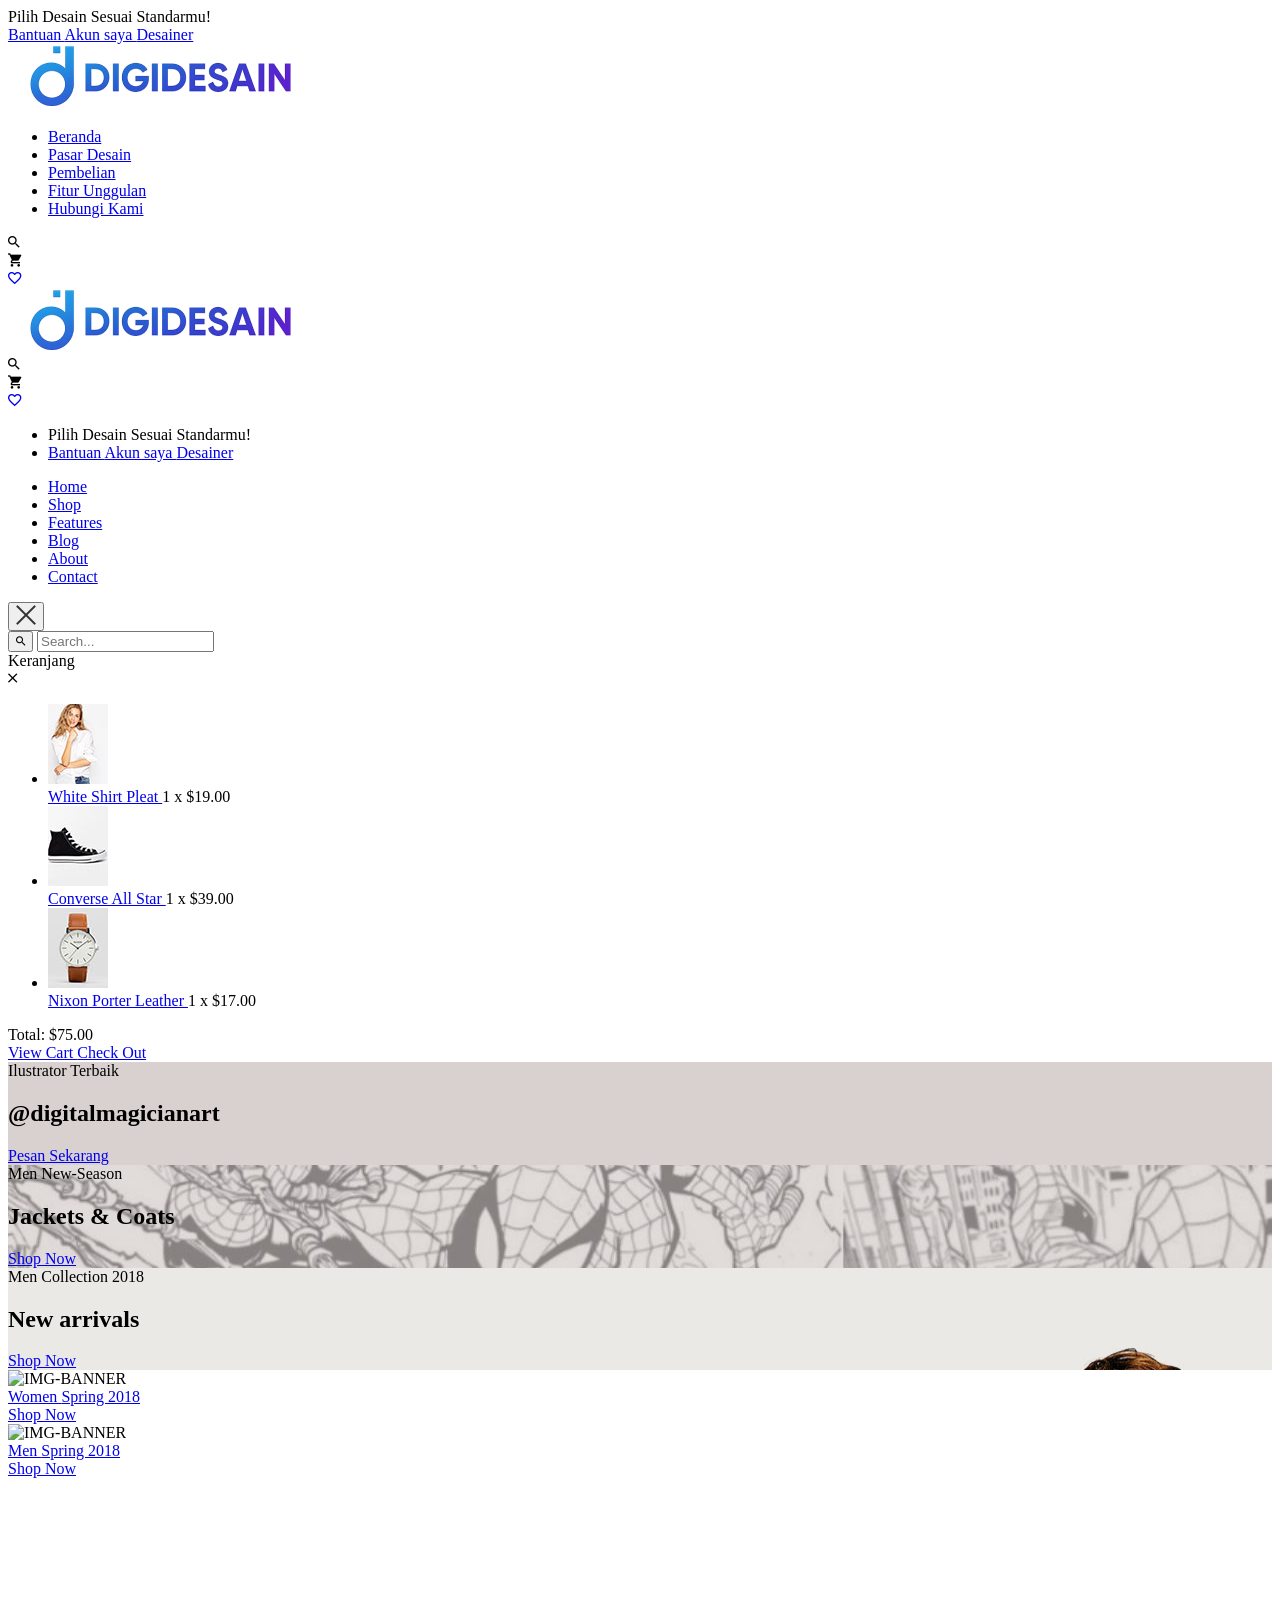
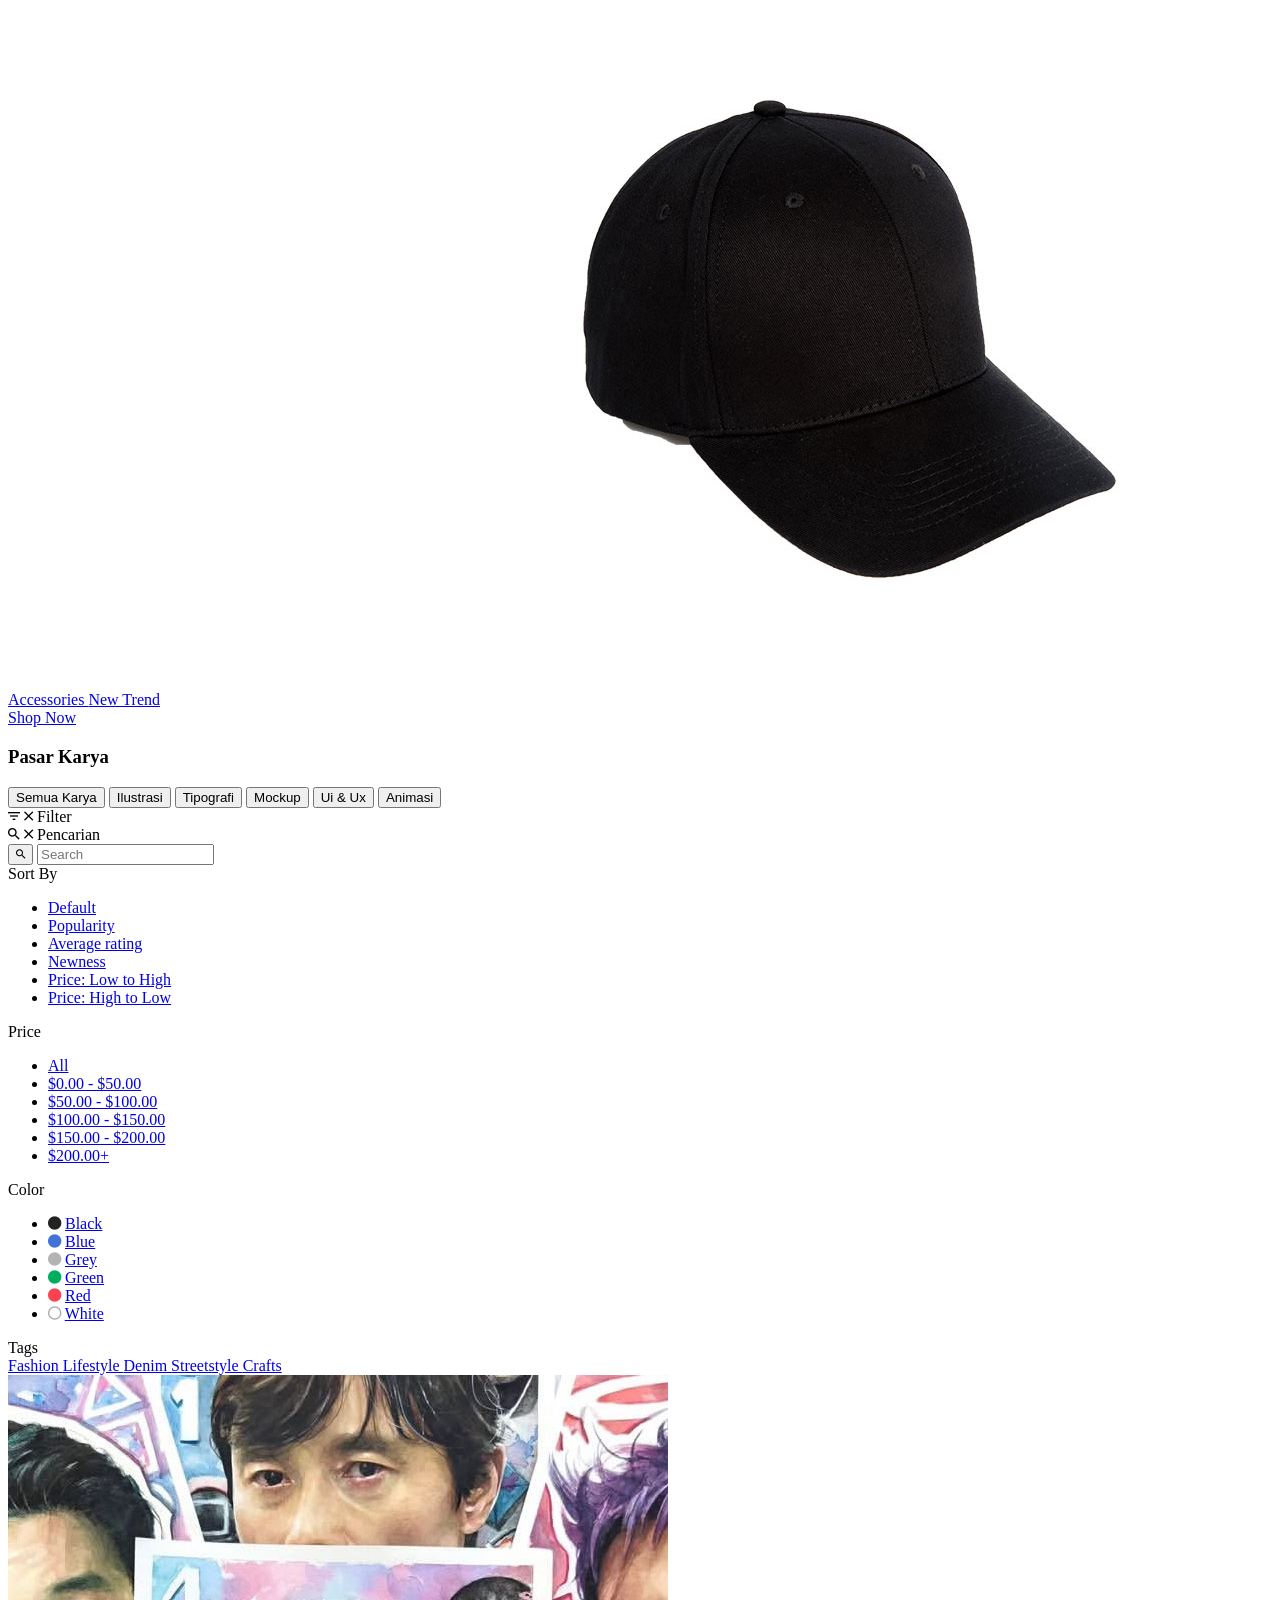
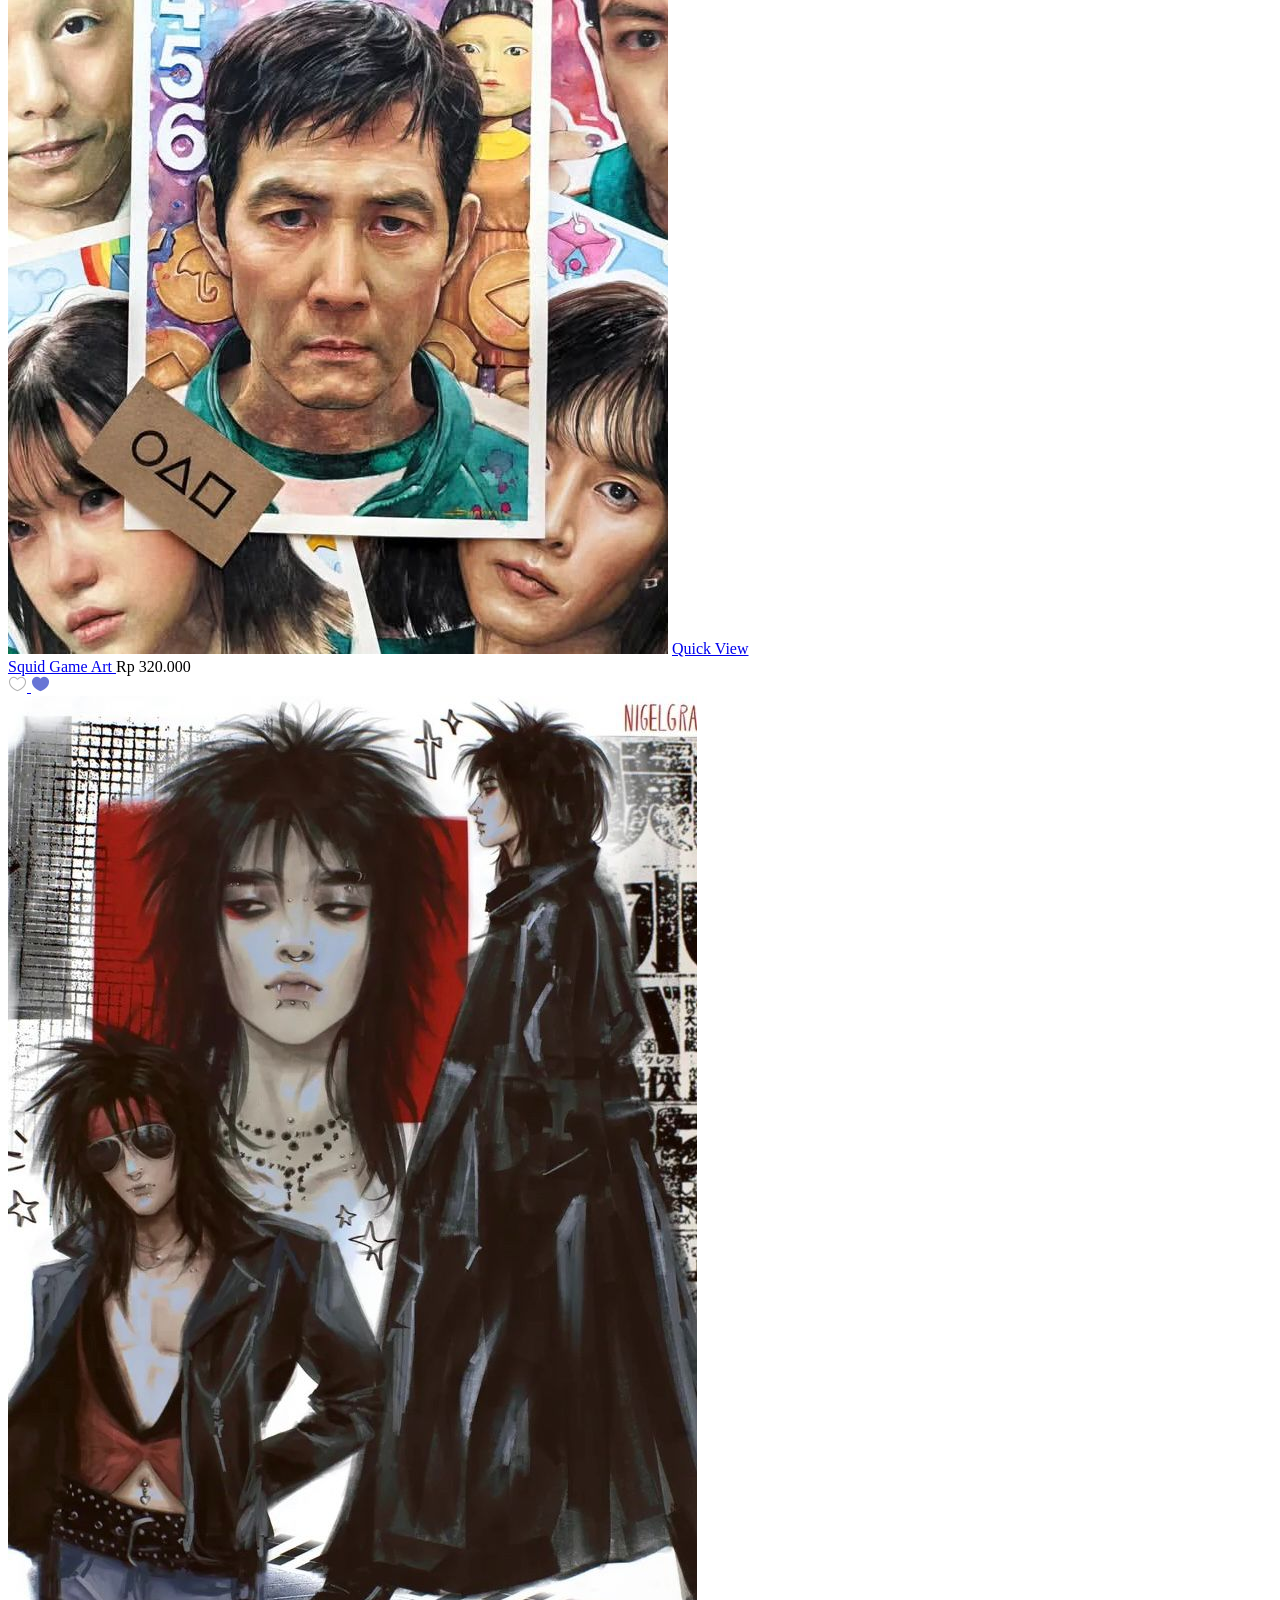
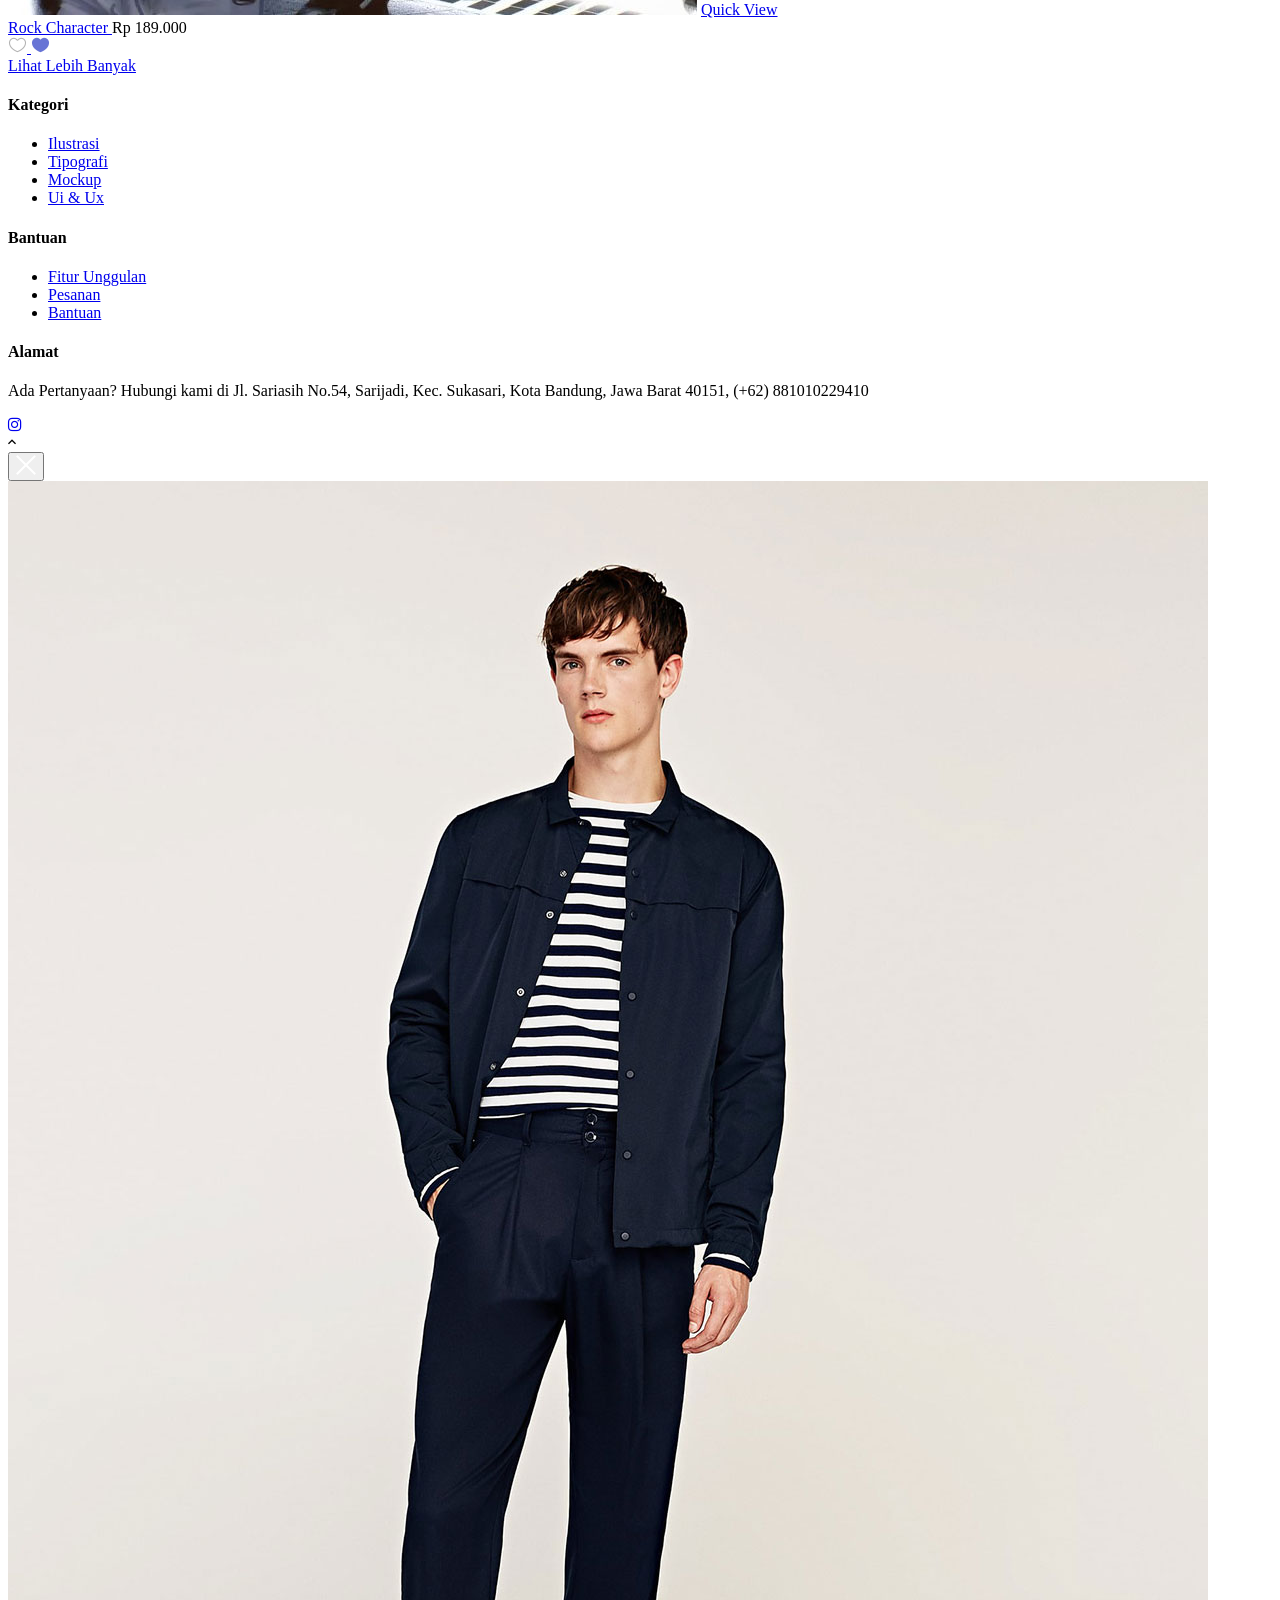
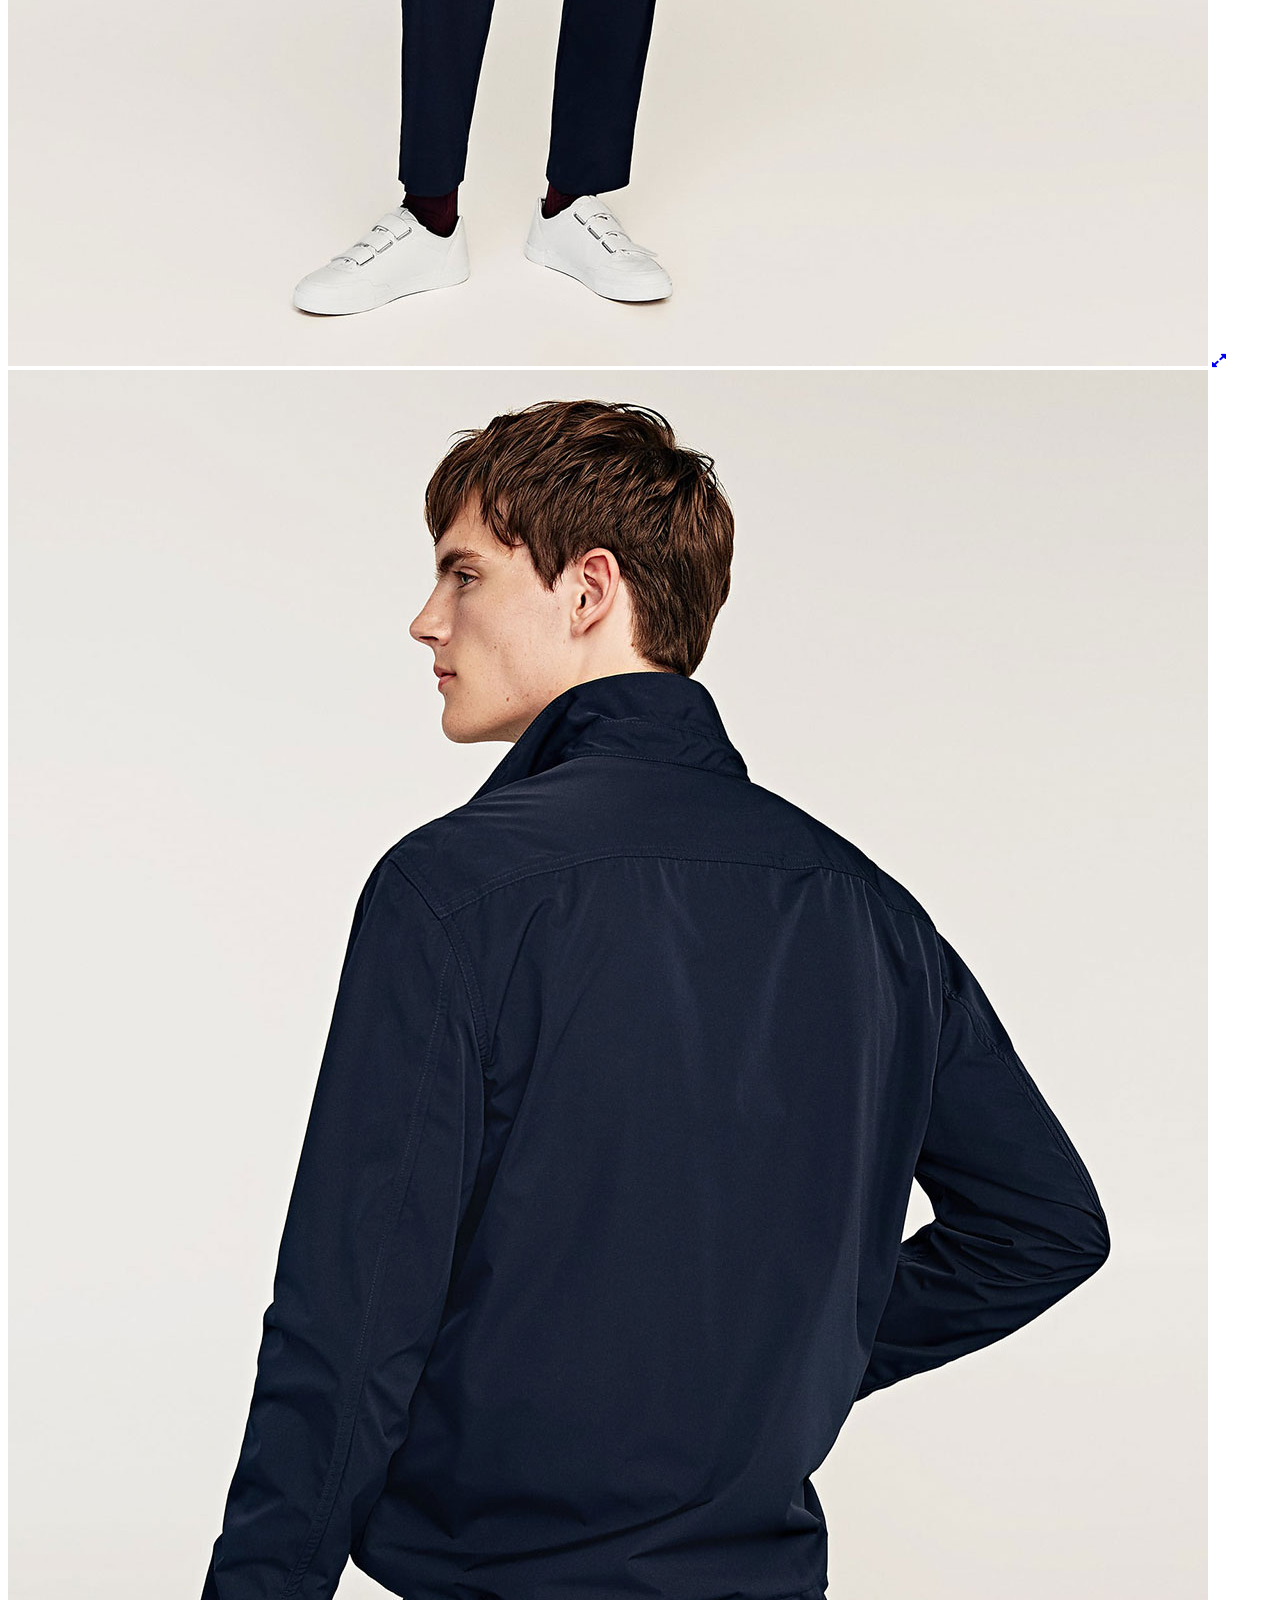
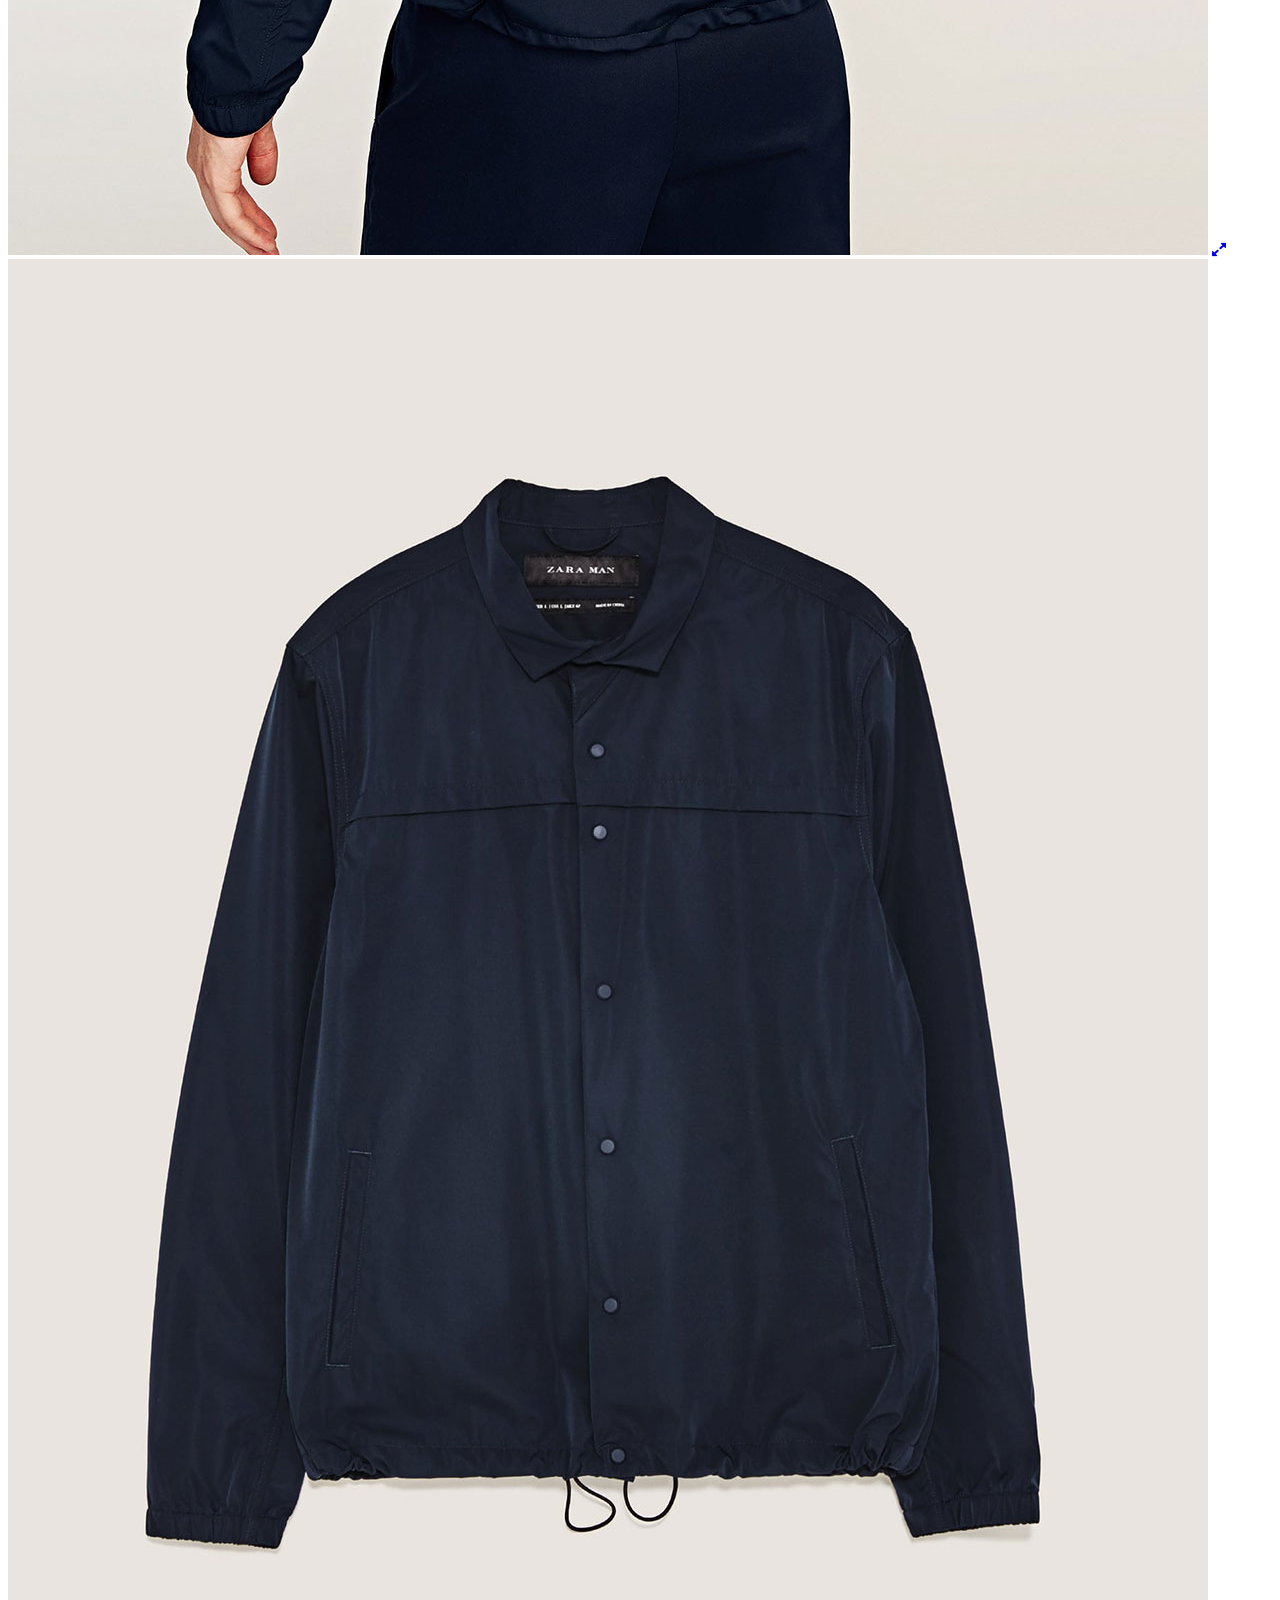
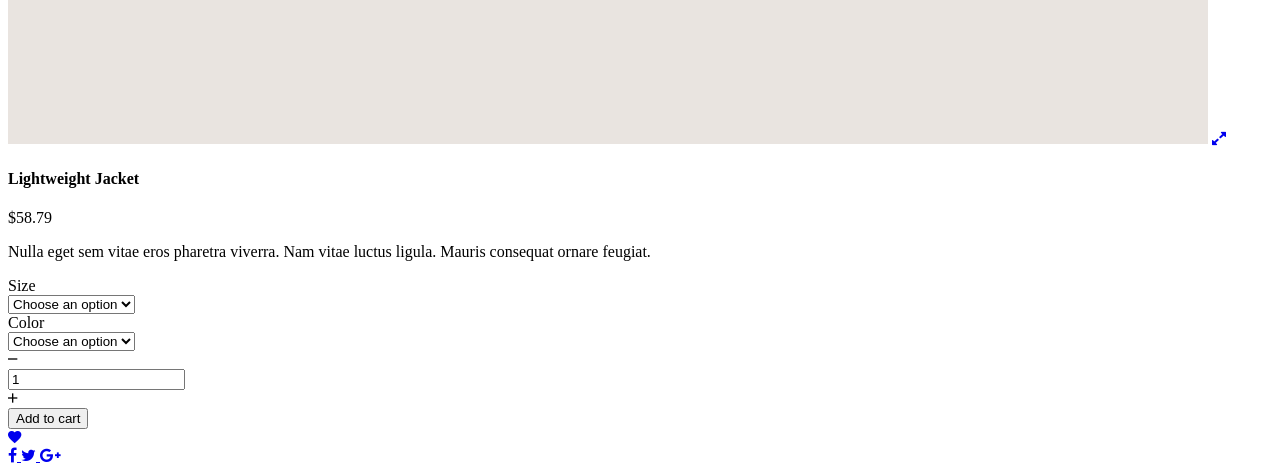
==== index.html @ 19315885 "Initial commit: project digi (marketplace desain + Laravel app) Co-Authored-By: Claude Opus 4.8 <nor" ====
<!DOCTYPE html>
<html lang="en">
<head>
	<title>Beranda</title>
	<meta charset="UTF-8">
	<meta name="viewport" content="width=device-width, initial-scale=1">
<!--===============================================================================================-->	
	<link rel="icon" type="image/png" href="images/icons/favicon.png"/>
<!--===============================================================================================-->
	<link rel="stylesheet" type="text/css" href="vendor/bootstrap/css/bootstrap.min.css">
<!--===============================================================================================-->
	<link rel="stylesheet" type="text/css" href="fonts/font-awesome-4.7.0/css/font-awesome.min.css">
<!--===============================================================================================-->
	<link rel="stylesheet" type="text/css" href="fonts/iconic/css/material-design-iconic-font.min.css">
<!--===============================================================================================-->
	<link rel="stylesheet" type="text/css" href="fonts/linearicons-v1.0.0/icon-font.min.css">
<!--===============================================================================================-->
	<link rel="stylesheet" type="text/css" href="vendor/animate/animate.css">
<!--===============================================================================================-->	
	<link rel="stylesheet" type="text/css" href="vendor/css-hamburgers/hamburgers.min.css">
<!--===============================================================================================-->
	<link rel="stylesheet" type="text/css" href="vendor/animsition/css/animsition.min.css">
<!--===============================================================================================-->
	<link rel="stylesheet" type="text/css" href="vendor/select2/select2.min.css">
<!--===============================================================================================-->	
	<link rel="stylesheet" type="text/css" href="vendor/daterangepicker/daterangepicker.css">
<!--===============================================================================================-->
	<link rel="stylesheet" type="text/css" href="vendor/slick/slick.css">
<!--===============================================================================================-->
	<link rel="stylesheet" type="text/css" href="vendor/MagnificPopup/magnific-popup.css">
<!--===============================================================================================-->
	<link rel="stylesheet" type="text/css" href="vendor/perfect-scrollbar/perfect-scrollbar.css">
<!--===============================================================================================-->
	<link rel="stylesheet" type="text/css" href="css/util.css">
	<link rel="stylesheet" type="text/css" href="css/main.css">
<!--===============================================================================================-->
</head>
<body class="animsition">
	
	<!-- Header -->
	<header>
		<!-- Header desktop -->
		<div class="container-menu-desktop">
			<!-- Topbar -->
			<div class="top-bar">
				<div class="content-topbar flex-sb-m h-full container">
					<div class="left-top-bar">
						Pilih Desain Sesuai Standarmu!
					</div>

					<div class="right-top-bar flex-w h-full">
						<a href="#" class="flex-c-m trans-04 p-lr-25">
							Bantuan
						</a>

						<a href="#" class="flex-c-m trans-04 p-lr-25">
							Akun saya
						</a>

						<a href="#" class="flex-c-m trans-04 p-lr-25">
							Desainer
						</a>
					</div>
				</div>
			</div>

			<div class="wrap-menu-desktop">
				<nav class="limiter-menu-desktop container">
					
					<!-- Logo desktop -->		
					<a href="#" class="logo">
						<img src="images/icons/logo-01.png" alt="IMG-LOGO">
					</a>

					<!-- Menu desktop -->
					<div class="menu-desktop">
						<ul class="main-menu">
							<li class="active-menu">
								<a href="index.html">Beranda</a>
							</li>

							<li>
								<a href="product.html">Pasar Desain</a>
							</li>

							<li class="label1" data-label1="hot">
								<a href="shoping-cart.html">Pembelian</a>
							</li>

							<li>
								<a href="blog.html">Fitur Unggulan</a>
							</li>

							<li>
								<a href="contact.html">Hubungi Kami</a>
							</li>
						</ul>
					</div>	

					<!-- Icon header -->
					<div class="wrap-icon-header flex-w flex-r-m">
						<div class="icon-header-item cl2 hov-cl1 trans-04 p-l-22 p-r-11 js-show-modal-search">
							<i class="zmdi zmdi-search"></i>
						</div>

						<div class="icon-header-item cl2 hov-cl1 trans-04 p-l-22 p-r-11 icon-header-noti js-show-cart" data-notify="2">
							<i class="zmdi zmdi-shopping-cart"></i>
						</div>

						<a href="#" class="dis-block icon-header-item cl2 hov-cl1 trans-04 p-l-22 p-r-11 icon-header-noti" data-notify="0">
							<i class="zmdi zmdi-favorite-outline"></i>
						</a>
					</div>
				</nav>
			</div>	
		</div>

		<!-- Header Mobile -->
		<div class="wrap-header-mobile">
			<!-- Logo moblie -->		
			<div class="logo-mobile">
				<a href="index.html"><img src="images/icons/logo-01.png" alt="IMG-LOGO"></a>
			</div>

			<!-- Icon header -->
			<div class="wrap-icon-header flex-w flex-r-m m-r-15">
				<div class="icon-header-item cl2 hov-cl1 trans-04 p-r-11 js-show-modal-search">
					<i class="zmdi zmdi-search"></i>
				</div>

				<div class="icon-header-item cl2 hov-cl1 trans-04 p-r-11 p-l-10 icon-header-noti js-show-cart" data-notify="2">
					<i class="zmdi zmdi-shopping-cart"></i>
				</div>

				<a href="#" class="dis-block icon-header-item cl2 hov-cl1 trans-04 p-r-11 p-l-10 icon-header-noti" data-notify="0">
					<i class="zmdi zmdi-favorite-outline"></i>
				</a>
			</div>

			<!-- Button show menu -->
			<div class="btn-show-menu-mobile hamburger hamburger--squeeze">
				<span class="hamburger-box">
					<span class="hamburger-inner"></span>
				</span>
			</div>
		</div>


		<!-- Menu Mobile -->
		<div class="menu-mobile">
			<ul class="topbar-mobile">
				<li>
					<div class="left-top-bar">
						Pilih Desain Sesuai Standarmu!
					</div>
				</li>

				<li>
					<div class="right-top-bar flex-w h-full">
						<a href="#" class="flex-c-m p-lr-10 trans-04">
							Bantuan
						</a>

						<a href="#" class="flex-c-m p-lr-10 trans-04">
							Akun saya
						</a>

						<a href="#" class="flex-c-m p-lr-10 trans-04">
							Desainer
						</a>
					</div>
				</li>
			</ul>

			<ul class="main-menu-m">
				<li>
					<a href="index.html">Home</a>
				</li>

				<li>
					<a href="product.html">Shop</a>
				</li>

				<li>
					<a href="shoping-cart.html" class="label1 rs1" data-label1="hot">Features</a>
				</li>

				<li>
					<a href="blog.html">Blog</a>
				</li>

				<li>
					<a href="about.html">About</a>
				</li>

				<li>
					<a href="contact.html">Contact</a>
				</li>
			</ul>
		</div>

		<!-- Modal Search -->
		<div class="modal-search-header flex-c-m trans-04 js-hide-modal-search">
			<div class="container-search-header">
				<button class="flex-c-m btn-hide-modal-search trans-04 js-hide-modal-search">
					<img src="images/icons/icon-close2.png" alt="CLOSE">
				</button>

				<form class="wrap-search-header flex-w p-l-15">
					<button class="flex-c-m trans-04">
						<i class="zmdi zmdi-search"></i>
					</button>
					<input class="plh3" type="text" name="search" placeholder="Search...">
				</form>
			</div>
		</div>
	</header>

	<!-- Cart -->
	<div class="wrap-header-cart js-panel-cart">
		<div class="s-full js-hide-cart"></div>

		<div class="header-cart flex-col-l p-l-65 p-r-25">
			<div class="header-cart-title flex-w flex-sb-m p-b-8">
				<span class="mtext-103 cl2">
					Keranjang
				</span>

				<div class="fs-35 lh-10 cl2 p-lr-5 pointer hov-cl1 trans-04 js-hide-cart">
					<i class="zmdi zmdi-close"></i>
				</div>
			</div>
			
			<div class="header-cart-content flex-w js-pscroll">
				<ul class="header-cart-wrapitem w-full">
					<li class="header-cart-item flex-w flex-t m-b-12">
						<div class="header-cart-item-img">
							<img src="images/item-cart-01.jpg" alt="IMG">
						</div>

						<div class="header-cart-item-txt p-t-8">
							<a href="#" class="header-cart-item-name m-b-18 hov-cl1 trans-04">
								White Shirt Pleat
							</a>

							<span class="header-cart-item-info">
								1 x $19.00
							</span>
						</div>
					</li>

					<li class="header-cart-item flex-w flex-t m-b-12">
						<div class="header-cart-item-img">
							<img src="images/item-cart-02.jpg" alt="IMG">
						</div>

						<div class="header-cart-item-txt p-t-8">
							<a href="#" class="header-cart-item-name m-b-18 hov-cl1 trans-04">
								Converse All Star
							</a>

							<span class="header-cart-item-info">
								1 x $39.00
							</span>
						</div>
					</li>

					<li class="header-cart-item flex-w flex-t m-b-12">
						<div class="header-cart-item-img">
							<img src="images/item-cart-03.jpg" alt="IMG">
						</div>

						<div class="header-cart-item-txt p-t-8">
							<a href="#" class="header-cart-item-name m-b-18 hov-cl1 trans-04">
								Nixon Porter Leather
							</a>

							<span class="header-cart-item-info">
								1 x $17.00
							</span>
						</div>
					</li>
				</ul>
				
				<div class="w-full">
					<div class="header-cart-total w-full p-tb-40">
						Total: $75.00
					</div>

					<div class="header-cart-buttons flex-w w-full">
						<a href="shoping-cart.html" class="flex-c-m stext-101 cl0 size-107 bg3 bor2 hov-btn3 p-lr-15 trans-04 m-r-8 m-b-10">
							View Cart
						</a>

						<a href="shoping-cart.html" class="flex-c-m stext-101 cl0 size-107 bg3 bor2 hov-btn3 p-lr-15 trans-04 m-b-10">
							Check Out
						</a>
					</div>
				</div>
			</div>
		</div>
	</div>

		

	<!-- Slider -->
	<section class="section-slide">
		<div class="wrap-slick1">
			<div class="slick1">
				<div class="item-slick1" style="background-image: url(images/banner1.jpg);">
					<div class="container h-full">
						<div class="flex-col-l-m h-full p-t-100 p-b-30 respon5">
							<div class="layer-slick1 animated visible-false" data-appear="fadeInDown" data-delay="0">
								<span class="ltext-101 cl2 respon2">
									Ilustrator Terbaik
								</span>
							</div>
								
							<div class="layer-slick1 animated visible-false" data-appear="fadeInUp" data-delay="800">
								<h2 class="ltext-201 cl2 p-t-19 p-b-43 respon1">
									@digitalmagicianart
								</h2>
							</div>
								
							<div class="layer-slick1 animated visible-false" data-appear="zoomIn" data-delay="1600">
								<a href="product.html" class="flex-c-m stext-101 cl0 size-101 bg1 bor1 hov-btn1 p-lr-15 trans-04">
									Pesan Sekarang
								</a>
							</div>
						</div>
					</div>
				</div>

				<div class="item-slick1" style="background-image: url(images/slide-02.jpg);">
					<div class="container h-full">
						<div class="flex-col-l-m h-full p-t-100 p-b-30 respon5">
							<div class="layer-slick1 animated visible-false" data-appear="rollIn" data-delay="0">
								<span class="ltext-101 cl2 respon2">
									Men New-Season
								</span>
							</div>
								
							<div class="layer-slick1 animated visible-false" data-appear="lightSpeedIn" data-delay="800">
								<h2 class="ltext-201 cl2 p-t-19 p-b-43 respon1">
									Jackets & Coats
								</h2>
							</div>
								
							<div class="layer-slick1 animated visible-false" data-appear="slideInUp" data-delay="1600">
								<a href="product.html" class="flex-c-m stext-101 cl0 size-101 bg1 bor1 hov-btn1 p-lr-15 trans-04">
									Shop Now
								</a>
							</div>
						</div>
					</div>
				</div>

				<div class="item-slick1" style="background-image: url(images/slide-03.jpg);">
					<div class="container h-full">
						<div class="flex-col-l-m h-full p-t-100 p-b-30 respon5">
							<div class="layer-slick1 animated visible-false" data-appear="rotateInDownLeft" data-delay="0">
								<span class="ltext-101 cl2 respon2">
									Men Collection 2018
								</span>
							</div>
								
							<div class="layer-slick1 animated visible-false" data-appear="rotateInUpRight" data-delay="800">
								<h2 class="ltext-201 cl2 p-t-19 p-b-43 respon1">
									New arrivals
								</h2>
							</div>
								
							<div class="layer-slick1 animated visible-false" data-appear="rotateIn" data-delay="1600">
								<a href="product.html" class="flex-c-m stext-101 cl0 size-101 bg1 bor1 hov-btn1 p-lr-15 trans-04">
									Shop Now
								</a>
							</div>
						</div>
					</div>
				</div>
			</div>
		</div>
	</section>


	<!-- Banner -->
	<div class="sec-banner bg0 p-t-80 p-b-50">
		<div class="container">
			<div class="row">
				<div class="col-md-6 col-xl-4 p-b-30 m-lr-auto">
					<!-- Block1 -->
					<div class="block1 wrap-pic-w">
						<img src="images/banner-01.jpg" alt="IMG-BANNER">

						<a href="product.html" class="block1-txt ab-t-l s-full flex-col-l-sb p-lr-38 p-tb-34 trans-03 respon3">
							<div class="block1-txt-child1 flex-col-l">
								<span class="block1-name ltext-102 trans-04 p-b-8">
									Women
								</span>

								<span class="block1-info stext-102 trans-04">
									Spring 2018
								</span>
							</div>

							<div class="block1-txt-child2 p-b-4 trans-05">
								<div class="block1-link stext-101 cl0 trans-09">
									Shop Now
								</div>
							</div>
						</a>
					</div>
				</div>

				<div class="col-md-6 col-xl-4 p-b-30 m-lr-auto">
					<!-- Block1 -->
					<div class="block1 wrap-pic-w">
						<img src="images/banner-02.jpg" alt="IMG-BANNER">

						<a href="product.html" class="block1-txt ab-t-l s-full flex-col-l-sb p-lr-38 p-tb-34 trans-03 respon3">
							<div class="block1-txt-child1 flex-col-l">
								<span class="block1-name ltext-102 trans-04 p-b-8">
									Men
								</span>

								<span class="block1-info stext-102 trans-04">
									Spring 2018
								</span>
							</div>

							<div class="block1-txt-child2 p-b-4 trans-05">
								<div class="block1-link stext-101 cl0 trans-09">
									Shop Now
								</div>
							</div>
						</a>
					</div>
				</div>

				<div class="col-md-6 col-xl-4 p-b-30 m-lr-auto">
					<!-- Block1 -->
					<div class="block1 wrap-pic-w">
						<img src="images/banner-03.jpg" alt="IMG-BANNER">

						<a href="product.html" class="block1-txt ab-t-l s-full flex-col-l-sb p-lr-38 p-tb-34 trans-03 respon3">
							<div class="block1-txt-child1 flex-col-l">
								<span class="block1-name ltext-102 trans-04 p-b-8">
									Accessories
								</span>

								<span class="block1-info stext-102 trans-04">
									New Trend
								</span>
							</div>

							<div class="block1-txt-child2 p-b-4 trans-05">
								<div class="block1-link stext-101 cl0 trans-09">
									Shop Now
								</div>
							</div>
						</a>
					</div>
				</div>
			</div>
		</div>
	</div>


	<!-- Product -->
	<section class="bg0 p-t-23 p-b-140">
		<div class="container">
			<div class="p-b-10">
				<h3 class="ltext-103 cl5">
					Pasar Karya
				</h3>
			</div>

			<div class="flex-w flex-sb-m p-b-52">
				<div class="flex-w flex-l-m filter-tope-group m-tb-10">
					<button class="stext-106 cl6 hov1 bor3 trans-04 m-r-32 m-tb-5 how-active1" data-filter="*">
						Semua Karya
					</button>

					<button class="stext-106 cl6 hov1 bor3 trans-04 m-r-32 m-tb-5" data-filter=".ilustrasi">
						Ilustrasi
					</button>

					<button class="stext-106 cl6 hov1 bor3 trans-04 m-r-32 m-tb-5" data-filter=".tipografi">
						Tipografi
					</button>

					<button class="stext-106 cl6 hov1 bor3 trans-04 m-r-32 m-tb-5" data-filter=".mockup">
						Mockup
					</button>

					<button class="stext-106 cl6 hov1 bor3 trans-04 m-r-32 m-tb-5" data-filter=".uiux">
						Ui & Ux
					</button>

					<button class="stext-106 cl6 hov1 bor3 trans-04 m-r-32 m-tb-5" data-filter=".animasi">
						Animasi
					</button>
				</div>

				<div class="flex-w flex-c-m m-tb-10">
					<div class="flex-c-m stext-106 cl6 size-104 bor4 pointer hov-btn3 trans-04 m-r-8 m-tb-4 js-show-filter">
						<i class="icon-filter cl2 m-r-6 fs-15 trans-04 zmdi zmdi-filter-list"></i>
						<i class="icon-close-filter cl2 m-r-6 fs-15 trans-04 zmdi zmdi-close dis-none"></i>
						 Filter
					</div>

					<div class="flex-c-m stext-106 cl6 size-105 bor4 pointer hov-btn3 trans-04 m-tb-4 js-show-search">
						<i class="icon-search cl2 m-r-6 fs-15 trans-04 zmdi zmdi-search"></i>
						<i class="icon-close-search cl2 m-r-6 fs-15 trans-04 zmdi zmdi-close dis-none"></i>
						Pencarian
					</div>
				</div>
				
				<!-- Search product -->
				<div class="dis-none panel-search w-full p-t-10 p-b-15">
					<div class="bor8 dis-flex p-l-15">
						<button class="size-113 flex-c-m fs-16 cl2 hov-cl1 trans-04">
							<i class="zmdi zmdi-search"></i>
						</button>

						<input class="mtext-107 cl2 size-114 plh2 p-r-15" type="text" name="search-product" placeholder="Search">
					</div>	
				</div>

				<!-- Filter -->
				<div class="dis-none panel-filter w-full p-t-10">
					<div class="wrap-filter flex-w bg6 w-full p-lr-40 p-t-27 p-lr-15-sm">
						<div class="filter-col1 p-r-15 p-b-27">
							<div class="mtext-102 cl2 p-b-15">
								Sort By
							</div>

							<ul>
								<li class="p-b-6">
									<a href="#" class="filter-link stext-106 trans-04">
										Default
									</a>
								</li>

								<li class="p-b-6">
									<a href="#" class="filter-link stext-106 trans-04">
										Popularity
									</a>
								</li>

								<li class="p-b-6">
									<a href="#" class="filter-link stext-106 trans-04">
										Average rating
									</a>
								</li>

								<li class="p-b-6">
									<a href="#" class="filter-link stext-106 trans-04 filter-link-active">
										Newness
									</a>
								</li>

								<li class="p-b-6">
									<a href="#" class="filter-link stext-106 trans-04">
										Price: Low to High
									</a>
								</li>

								<li class="p-b-6">
									<a href="#" class="filter-link stext-106 trans-04">
										Price: High to Low
									</a>
								</li>
							</ul>
						</div>

						<div class="filter-col2 p-r-15 p-b-27">
							<div class="mtext-102 cl2 p-b-15">
								Price
							</div>

							<ul>
								<li class="p-b-6">
									<a href="#" class="filter-link stext-106 trans-04 filter-link-active">
										All
									</a>
								</li>

								<li class="p-b-6">
									<a href="#" class="filter-link stext-106 trans-04">
										$0.00 - $50.00
									</a>
								</li>

								<li class="p-b-6">
									<a href="#" class="filter-link stext-106 trans-04">
										$50.00 - $100.00
									</a>
								</li>

								<li class="p-b-6">
									<a href="#" class="filter-link stext-106 trans-04">
										$100.00 - $150.00
									</a>
								</li>

								<li class="p-b-6">
									<a href="#" class="filter-link stext-106 trans-04">
										$150.00 - $200.00
									</a>
								</li>

								<li class="p-b-6">
									<a href="#" class="filter-link stext-106 trans-04">
										$200.00+
									</a>
								</li>
							</ul>
						</div>

						<div class="filter-col3 p-r-15 p-b-27">
							<div class="mtext-102 cl2 p-b-15">
								Color
							</div>

							<ul>
								<li class="p-b-6">
									<span class="fs-15 lh-12 m-r-6" style="color: #222;">
										<i class="zmdi zmdi-circle"></i>
									</span>

									<a href="#" class="filter-link stext-106 trans-04">
										Black
									</a>
								</li>

								<li class="p-b-6">
									<span class="fs-15 lh-12 m-r-6" style="color: #4272d7;">
										<i class="zmdi zmdi-circle"></i>
									</span>

									<a href="#" class="filter-link stext-106 trans-04 filter-link-active">
										Blue
									</a>
								</li>

								<li class="p-b-6">
									<span class="fs-15 lh-12 m-r-6" style="color: #b3b3b3;">
										<i class="zmdi zmdi-circle"></i>
									</span>

									<a href="#" class="filter-link stext-106 trans-04">
										Grey
									</a>
								</li>

								<li class="p-b-6">
									<span class="fs-15 lh-12 m-r-6" style="color: #00ad5f;">
										<i class="zmdi zmdi-circle"></i>
									</span>

									<a href="#" class="filter-link stext-106 trans-04">
										Green
									</a>
								</li>

								<li class="p-b-6">
									<span class="fs-15 lh-12 m-r-6" style="color: #fa4251;">
										<i class="zmdi zmdi-circle"></i>
									</span>

									<a href="#" class="filter-link stext-106 trans-04">
										Red
									</a>
								</li>

								<li class="p-b-6">
									<span class="fs-15 lh-12 m-r-6" style="color: #aaa;">
										<i class="zmdi zmdi-circle-o"></i>
									</span>

									<a href="#" class="filter-link stext-106 trans-04">
										White
									</a>
								</li>
							</ul>
						</div>

						<div class="filter-col4 p-b-27">
							<div class="mtext-102 cl2 p-b-15">
								Tags
							</div>

							<div class="flex-w p-t-4 m-r--5">
								<a href="#" class="flex-c-m stext-107 cl6 size-301 bor7 p-lr-15 hov-tag1 trans-04 m-r-5 m-b-5">
									Fashion
								</a>

								<a href="#" class="flex-c-m stext-107 cl6 size-301 bor7 p-lr-15 hov-tag1 trans-04 m-r-5 m-b-5">
									Lifestyle
								</a>

								<a href="#" class="flex-c-m stext-107 cl6 size-301 bor7 p-lr-15 hov-tag1 trans-04 m-r-5 m-b-5">
									Denim
								</a>

								<a href="#" class="flex-c-m stext-107 cl6 size-301 bor7 p-lr-15 hov-tag1 trans-04 m-r-5 m-b-5">
									Streetstyle
								</a>

								<a href="#" class="flex-c-m stext-107 cl6 size-301 bor7 p-lr-15 hov-tag1 trans-04 m-r-5 m-b-5">
									Crafts
								</a>
							</div>
						</div>
					</div>
				</div>
			</div>

			<div class="row isotope-grid">
				<div class="col-sm-6 col-md-4 col-lg-3 p-b-35 isotope-item ilustrasi">
					<!-- Block2 -->
					<div class="block2">
						<div class="block2-pic hov-img0">
							<img src="images/squidgame.jpg" alt="IMG-PRODUCT">

							<a href="#" class="block2-btn flex-c-m stext-103 cl2 size-102 bg0 bor2 hov-btn1 p-lr-15 trans-04 js-show-modal1">
								Quick View
							</a>
						</div>

						<div class="block2-txt flex-w flex-t p-t-14">
							<div class="block2-txt-child1 flex-col-l ">
								<a href="product-detail.html" class="stext-104 cl4 hov-cl1 trans-04 js-name-b2 p-b-6">
									Squid Game Art
								</a>

								<span class="stext-105 cl3">
									Rp 320.000
								</span>
							</div>

							<div class="block2-txt-child2 flex-r p-t-3">
								<a href="#" class="btn-addwish-b2 dis-block pos-relative js-addwish-b2">
									<img class="icon-heart1 dis-block trans-04" src="images/icons/icon-heart-01.png" alt="ICON">
									<img class="icon-heart2 dis-block trans-04 ab-t-l" src="images/icons/icon-heart-02.png" alt="ICON">
								</a>
							</div>
						</div>
					</div>
				</div>

				<div class="col-sm-6 col-md-4 col-lg-3 p-b-35 isotope-item ilustrasi">
					<!-- Block2 -->
					<div class="block2">
						<div class="block2-pic hov-img0">
							<img src="images/rockboy.jpg" alt="IMG-PRODUCT">

							<a href="#" class="block2-btn flex-c-m stext-103 cl2 size-102 bg0 bor2 hov-btn1 p-lr-15 trans-04 js-show-modal1">
								Quick View
							</a>
						</div>

						<div class="block2-txt flex-w flex-t p-t-14">
							<div class="block2-txt-child1 flex-col-l ">
								<a href="product-detail.html" class="stext-104 cl4 hov-cl1 trans-04 js-name-b2 p-b-6">
									Rock Character
								</a>

								<span class="stext-105 cl3">
									Rp 189.000
								</span>
							</div>

							<div class="block2-txt-child2 flex-r p-t-3">
								<a href="#" class="btn-addwish-b2 dis-block pos-relative js-addwish-b2">
									<img class="icon-heart1 dis-block trans-04" src="images/icons/icon-heart-01.png" alt="ICON">
									<img class="icon-heart2 dis-block trans-04 ab-t-l" src="images/icons/icon-heart-02.png" alt="ICON">
								</a>
							</div>
						</div>
					</div>
				</div>
							</div>
						</div>
					</div>
				</div>
			</div>

			<!-- Load more -->
			<div class="flex-c-m flex-w w-full p-t-45">
				<a href="#" class="flex-c-m stext-101 cl5 size-103 bg2 bor1 hov-btn1 p-lr-15 trans-04">
					Lihat Lebih Banyak
				</a>
			</div>
		</div>
	</section>


	<!-- Footer -->
	<footer class="bg3 p-t-75 p-b-32">
		<div class="container">
			<div class="row">
				<div class="col-sm-6 col-lg-3 p-b-50">
					<h4 class="stext-301 cl0 p-b-30">
						Kategori
					</h4>

					<ul>
						<li class="p-b-10">
							<a href="#" class="stext-107 cl7 hov-cl1 trans-04">
								Ilustrasi
							</a>
						</li>

						<li class="p-b-10">
							<a href="#" class="stext-107 cl7 hov-cl1 trans-04">
								Tipografi
							</a>
						</li>

						<li class="p-b-10">
							<a href="#" class="stext-107 cl7 hov-cl1 trans-04">
								Mockup
							</a>
						</li>

						<li class="p-b-10">
							<a href="#" class="stext-107 cl7 hov-cl1 trans-04">
								Ui & Ux
							</a>
						</li>
					</ul>
				</div>

				<div class="col-sm-6 col-lg-3 p-b-50">
					<h4 class="stext-301 cl0 p-b-30">
						Bantuan
					</h4>

					<ul>
						<li class="p-b-10">
							<a href="#" class="stext-107 cl7 hov-cl1 trans-04">
								Fitur Unggulan
							</a>
						</li>

						<li class="p-b-10">
							<a href="#" class="stext-107 cl7 hov-cl1 trans-04">
								Pesanan 
							</a>
						</li>

						<li class="p-b-10">
							<a href="#" class="stext-107 cl7 hov-cl1 trans-04">
								Bantuan
							</a>
						</li>
					</ul>
				</div>

				<div class="col-sm-6 col-lg-3 p-b-50">
					<h4 class="stext-301 cl0 p-b-30">
						Alamat
					</h4>

					<p class="stext-107 cl7 size-201">
						Ada Pertanyaan? Hubungi kami di Jl. Sariasih No.54, Sarijadi, Kec. Sukasari, Kota Bandung, Jawa Barat 40151, (+62) 881010229410

					<div class="p-t-27">
						<a href="#" class="fs-18 cl7 hov-cl1 trans-04 m-r-16">
							<i class="fa fa-instagram"></i>
						</a>

						<a href="#" class="fs-18 cl7 hov-cl1 trans-04 m-r-16">
   							 <i class="fab fa-tiktok"></i>
						</a>
					</div>
				</div>

	<!-- Back to top -->
	<div class="btn-back-to-top" id="myBtn">
		<span class="symbol-btn-back-to-top">
			<i class="zmdi zmdi-chevron-up"></i>
		</span>
	</div>

	<!-- Modal1 -->
	<div class="wrap-modal1 js-modal1 p-t-60 p-b-20">
		<div class="overlay-modal1 js-hide-modal1"></div>

		<div class="container">
			<div class="bg0 p-t-60 p-b-30 p-lr-15-lg how-pos3-parent">
				<button class="how-pos3 hov3 trans-04 js-hide-modal1">
					<img src="images/icons/icon-close.png" alt="CLOSE">
				</button>

				<div class="row">
					<div class="col-md-6 col-lg-7 p-b-30">
						<div class="p-l-25 p-r-30 p-lr-0-lg">
							<div class="wrap-slick3 flex-sb flex-w">
								<div class="wrap-slick3-dots"></div>
								<div class="wrap-slick3-arrows flex-sb-m flex-w"></div>

								<div class="slick3 gallery-lb">
									<div class="item-slick3" data-thumb="images/product-detail-01.jpg">
										<div class="wrap-pic-w pos-relative">
											<img src="images/product-detail-01.jpg" alt="IMG-PRODUCT">

											<a class="flex-c-m size-108 how-pos1 bor0 fs-16 cl10 bg0 hov-btn3 trans-04" href="images/product-detail-01.jpg">
												<i class="fa fa-expand"></i>
											</a>
										</div>
									</div>

									<div class="item-slick3" data-thumb="images/product-detail-02.jpg">
										<div class="wrap-pic-w pos-relative">
											<img src="images/product-detail-02.jpg" alt="IMG-PRODUCT">

											<a class="flex-c-m size-108 how-pos1 bor0 fs-16 cl10 bg0 hov-btn3 trans-04" href="images/product-detail-02.jpg">
												<i class="fa fa-expand"></i>
											</a>
										</div>
									</div>

									<div class="item-slick3" data-thumb="images/product-detail-03.jpg">
										<div class="wrap-pic-w pos-relative">
											<img src="images/product-detail-03.jpg" alt="IMG-PRODUCT">

											<a class="flex-c-m size-108 how-pos1 bor0 fs-16 cl10 bg0 hov-btn3 trans-04" href="images/product-detail-03.jpg">
												<i class="fa fa-expand"></i>
											</a>
										</div>
									</div>
								</div>
							</div>
						</div>
					</div>
					
					<div class="col-md-6 col-lg-5 p-b-30">
						<div class="p-r-50 p-t-5 p-lr-0-lg">
							<h4 class="mtext-105 cl2 js-name-detail p-b-14">
								Lightweight Jacket
							</h4>

							<span class="mtext-106 cl2">
								$58.79
							</span>

							<p class="stext-102 cl3 p-t-23">
								Nulla eget sem vitae eros pharetra viverra. Nam vitae luctus ligula. Mauris consequat ornare feugiat.
							</p>
							
							<!--  -->
							<div class="p-t-33">
								<div class="flex-w flex-r-m p-b-10">
									<div class="size-203 flex-c-m respon6">
										Size
									</div>

									<div class="size-204 respon6-next">
										<div class="rs1-select2 bor8 bg0">
											<select class="js-select2" name="time">
												<option>Choose an option</option>
												<option>Size S</option>
												<option>Size M</option>
												<option>Size L</option>
												<option>Size XL</option>
											</select>
											<div class="dropDownSelect2"></div>
										</div>
									</div>
								</div>

								<div class="flex-w flex-r-m p-b-10">
									<div class="size-203 flex-c-m respon6">
										Color
									</div>

									<div class="size-204 respon6-next">
										<div class="rs1-select2 bor8 bg0">
											<select class="js-select2" name="time">
												<option>Choose an option</option>
												<option>Red</option>
												<option>Blue</option>
												<option>White</option>
												<option>Grey</option>
											</select>
											<div class="dropDownSelect2"></div>
										</div>
									</div>
								</div>

								<div class="flex-w flex-r-m p-b-10">
									<div class="size-204 flex-w flex-m respon6-next">
										<div class="wrap-num-product flex-w m-r-20 m-tb-10">
											<div class="btn-num-product-down cl8 hov-btn3 trans-04 flex-c-m">
												<i class="fs-16 zmdi zmdi-minus"></i>
											</div>

											<input class="mtext-104 cl3 txt-center num-product" type="number" name="num-product" value="1">

											<div class="btn-num-product-up cl8 hov-btn3 trans-04 flex-c-m">
												<i class="fs-16 zmdi zmdi-plus"></i>
											</div>
										</div>

										<button class="flex-c-m stext-101 cl0 size-101 bg1 bor1 hov-btn1 p-lr-15 trans-04 js-addcart-detail">
											Add to cart
										</button>
									</div>
								</div>	
							</div>

							<!--  -->
							<div class="flex-w flex-m p-l-100 p-t-40 respon7">
								<div class="flex-m bor9 p-r-10 m-r-11">
									<a href="#" class="fs-14 cl3 hov-cl1 trans-04 lh-10 p-lr-5 p-tb-2 js-addwish-detail tooltip100" data-tooltip="Add to Wishlist">
										<i class="zmdi zmdi-favorite"></i>
									</a>
								</div>

								<a href="#" class="fs-14 cl3 hov-cl1 trans-04 lh-10 p-lr-5 p-tb-2 m-r-8 tooltip100" data-tooltip="Facebook">
									<i class="fa fa-facebook"></i>
								</a>

								<a href="#" class="fs-14 cl3 hov-cl1 trans-04 lh-10 p-lr-5 p-tb-2 m-r-8 tooltip100" data-tooltip="Twitter">
									<i class="fa fa-twitter"></i>
								</a>

								<a href="#" class="fs-14 cl3 hov-cl1 trans-04 lh-10 p-lr-5 p-tb-2 m-r-8 tooltip100" data-tooltip="Google Plus">
									<i class="fa fa-google-plus"></i>
								</a>
							</div>
						</div>
					</div>
				</div>
			</div>
		</div>
	</div>

<!--===============================================================================================-->	
	<script src="vendor/jquery/jquery-3.2.1.min.js"></script>
<!--===============================================================================================-->
	<script src="vendor/animsition/js/animsition.min.js"></script>
<!--===============================================================================================-->
	<script src="vendor/bootstrap/js/popper.js"></script>
	<script src="vendor/bootstrap/js/bootstrap.min.js"></script>
<!--===============================================================================================-->
	<script src="vendor/select2/select2.min.js"></script>
	<script>
		$(".js-select2").each(function(){
			$(this).select2({
				minimumResultsForSearch: 20,
				dropdownParent: $(this).next('.dropDownSelect2')
			});
		})
	</script>
<!--===============================================================================================-->
	<script src="vendor/daterangepicker/moment.min.js"></script>
	<script src="vendor/daterangepicker/daterangepicker.js"></script>
<!--===============================================================================================-->
	<script src="vendor/slick/slick.min.js"></script>
	<script src="js/slick-custom.js"></script>
<!--===============================================================================================-->
	<script src="vendor/parallax100/parallax100.js"></script>
	<script>
        $('.parallax100').parallax100();
	</script>
<!--===============================================================================================-->
	<script src="vendor/MagnificPopup/jquery.magnific-popup.min.js"></script>
	<script>
		$('.gallery-lb').each(function() { // the containers for all your galleries
			$(this).magnificPopup({
		        delegate: 'a', // the selector for gallery item
		        type: 'image',
		        gallery: {
		        	enabled:true
		        },
		        mainClass: 'mfp-fade'
		    });
		});
	</script>
<!--===============================================================================================-->
	<script src="vendor/isotope/isotope.pkgd.min.js"></script>
<!--===============================================================================================-->
	<script src="vendor/sweetalert/sweetalert.min.js"></script>
	<script>
		$('.js-addwish-b2').on('click', function(e){
			e.preventDefault();
		});

		$('.js-addwish-b2').each(function(){
			var nameProduct = $(this).parent().parent().find('.js-name-b2').html();
			$(this).on('click', function(){
				swal(nameProduct, "is added to wishlist !", "success");

				$(this).addClass('js-addedwish-b2');
				$(this).off('click');
			});
		});

		$('.js-addwish-detail').each(function(){
			var nameProduct = $(this).parent().parent().parent().find('.js-name-detail').html();

			$(this).on('click', function(){
				swal(nameProduct, "is added to wishlist !", "success");

				$(this).addClass('js-addedwish-detail');
				$(this).off('click');
			});
		});

		/*---------------------------------------------*/

		$('.js-addcart-detail').each(function(){
			var nameProduct = $(this).parent().parent().parent().parent().find('.js-name-detail').html();
			$(this).on('click', function(){
				swal(nameProduct, "is added to cart !", "success");
			});
		});
	
	</script>
<!--===============================================================================================-->
	<script src="vendor/perfect-scrollbar/perfect-scrollbar.min.js"></script>
	<script>
		$('.js-pscroll').each(function(){
			$(this).css('position','relative');
			$(this).css('overflow','hidden');
			var ps = new PerfectScrollbar(this, {
				wheelSpeed: 1,
				scrollingThreshold: 1000,
				wheelPropagation: false,
			});

			$(window).on('resize', function(){
				ps.update();
			})
		});
	</script>
<!--===============================================================================================-->
	<script src="js/main.js"></script>

</body>
</html>
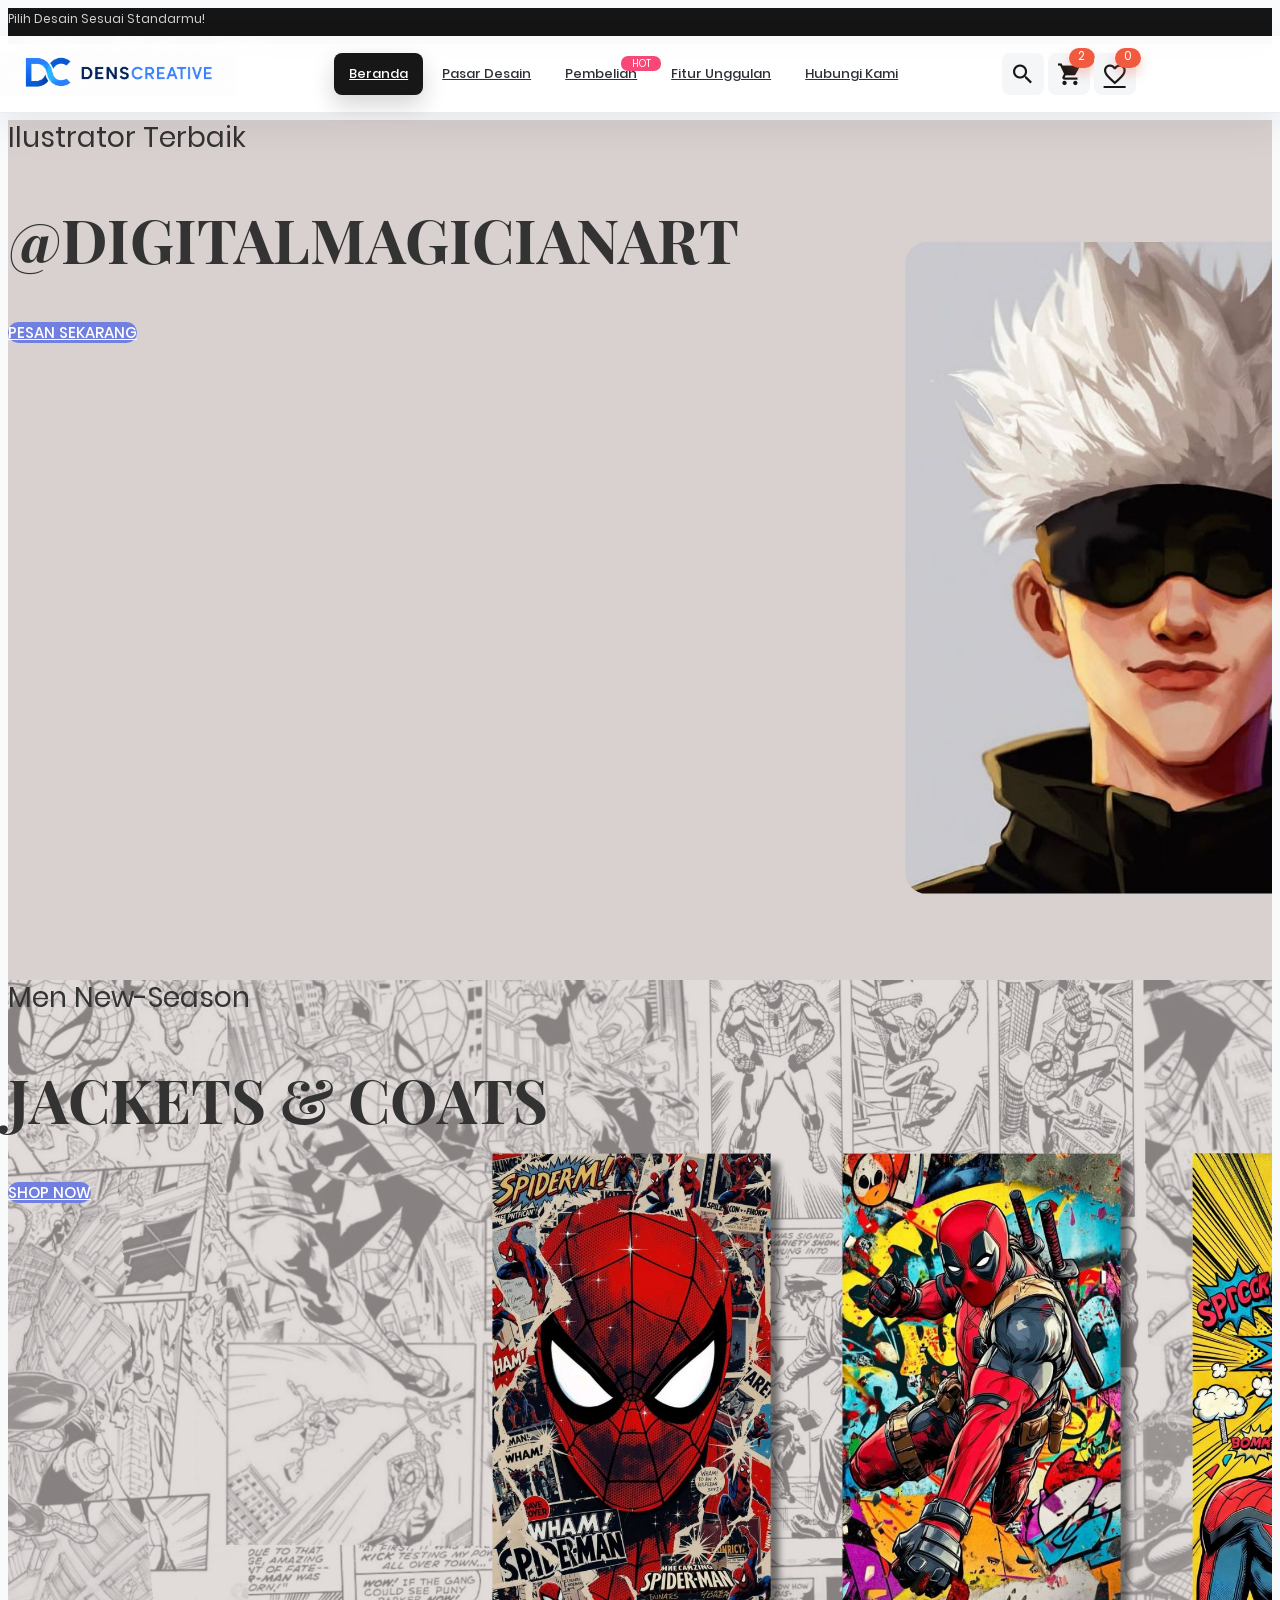
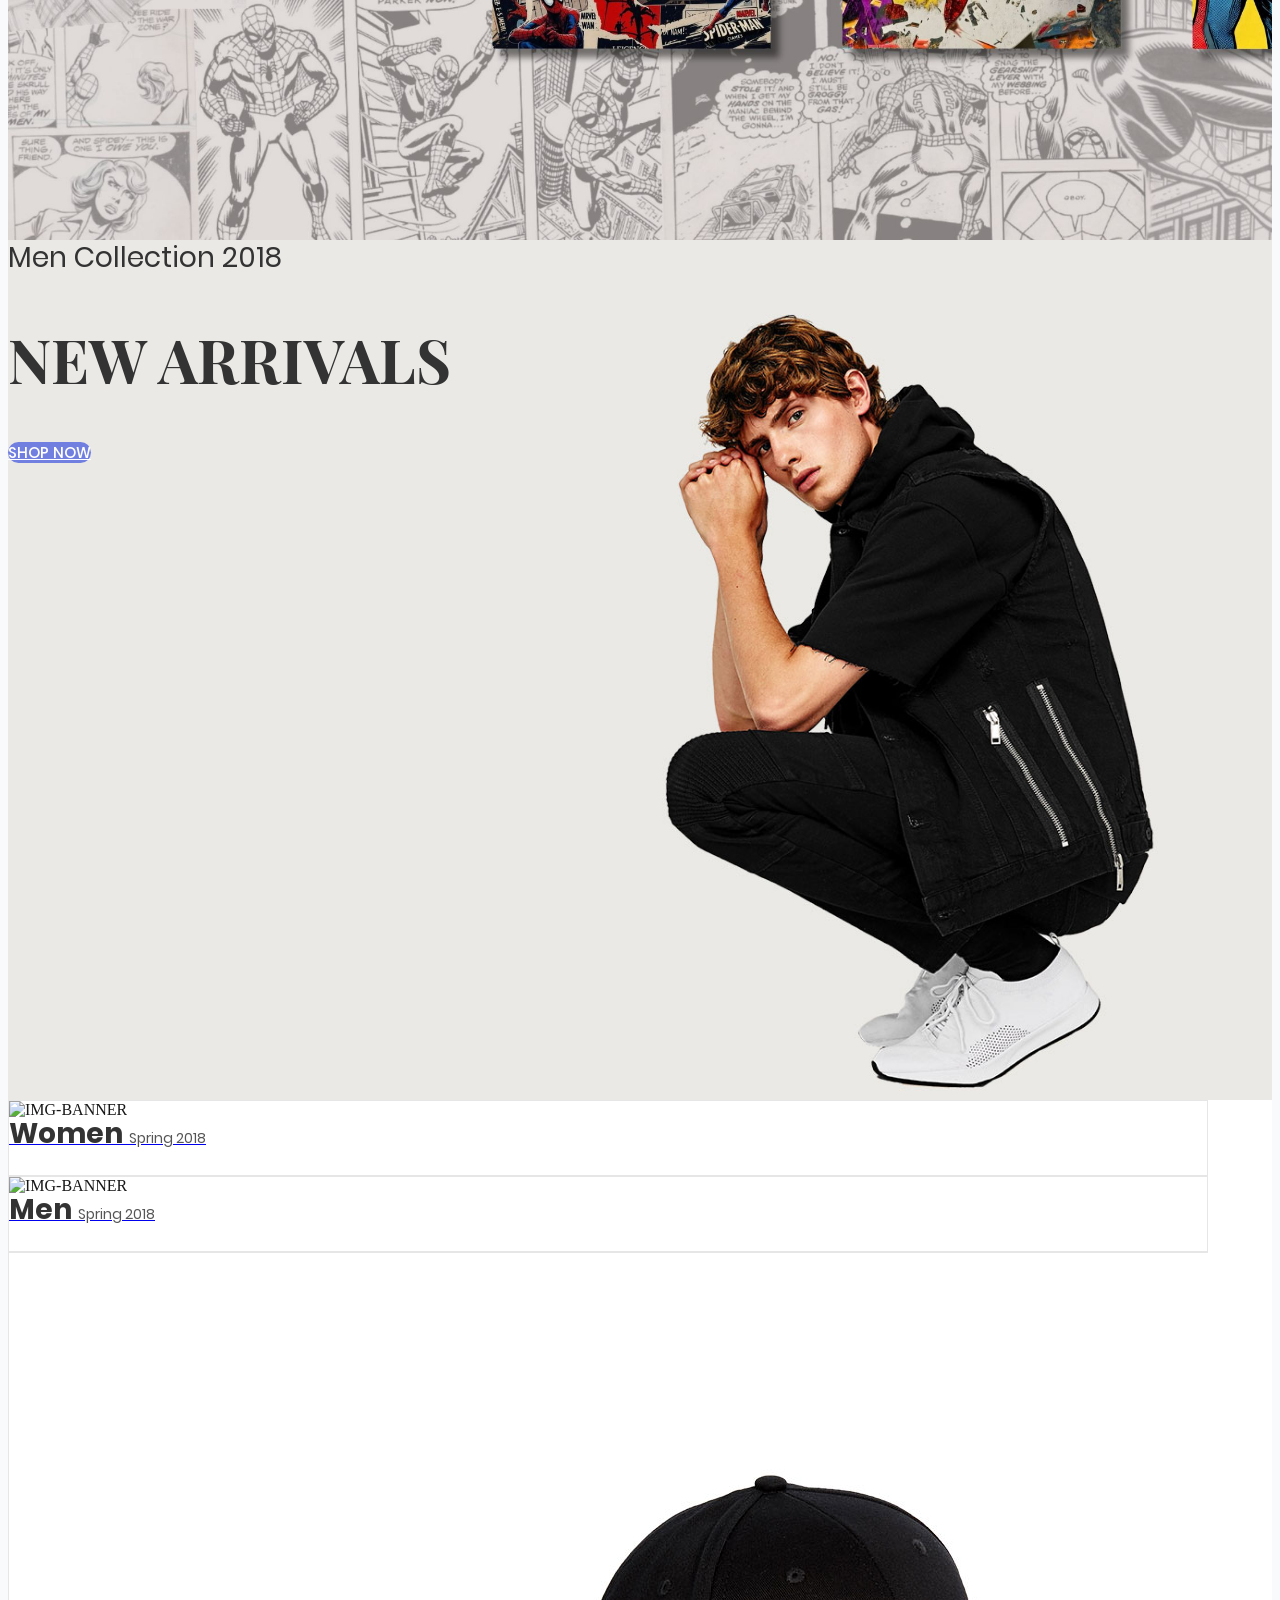
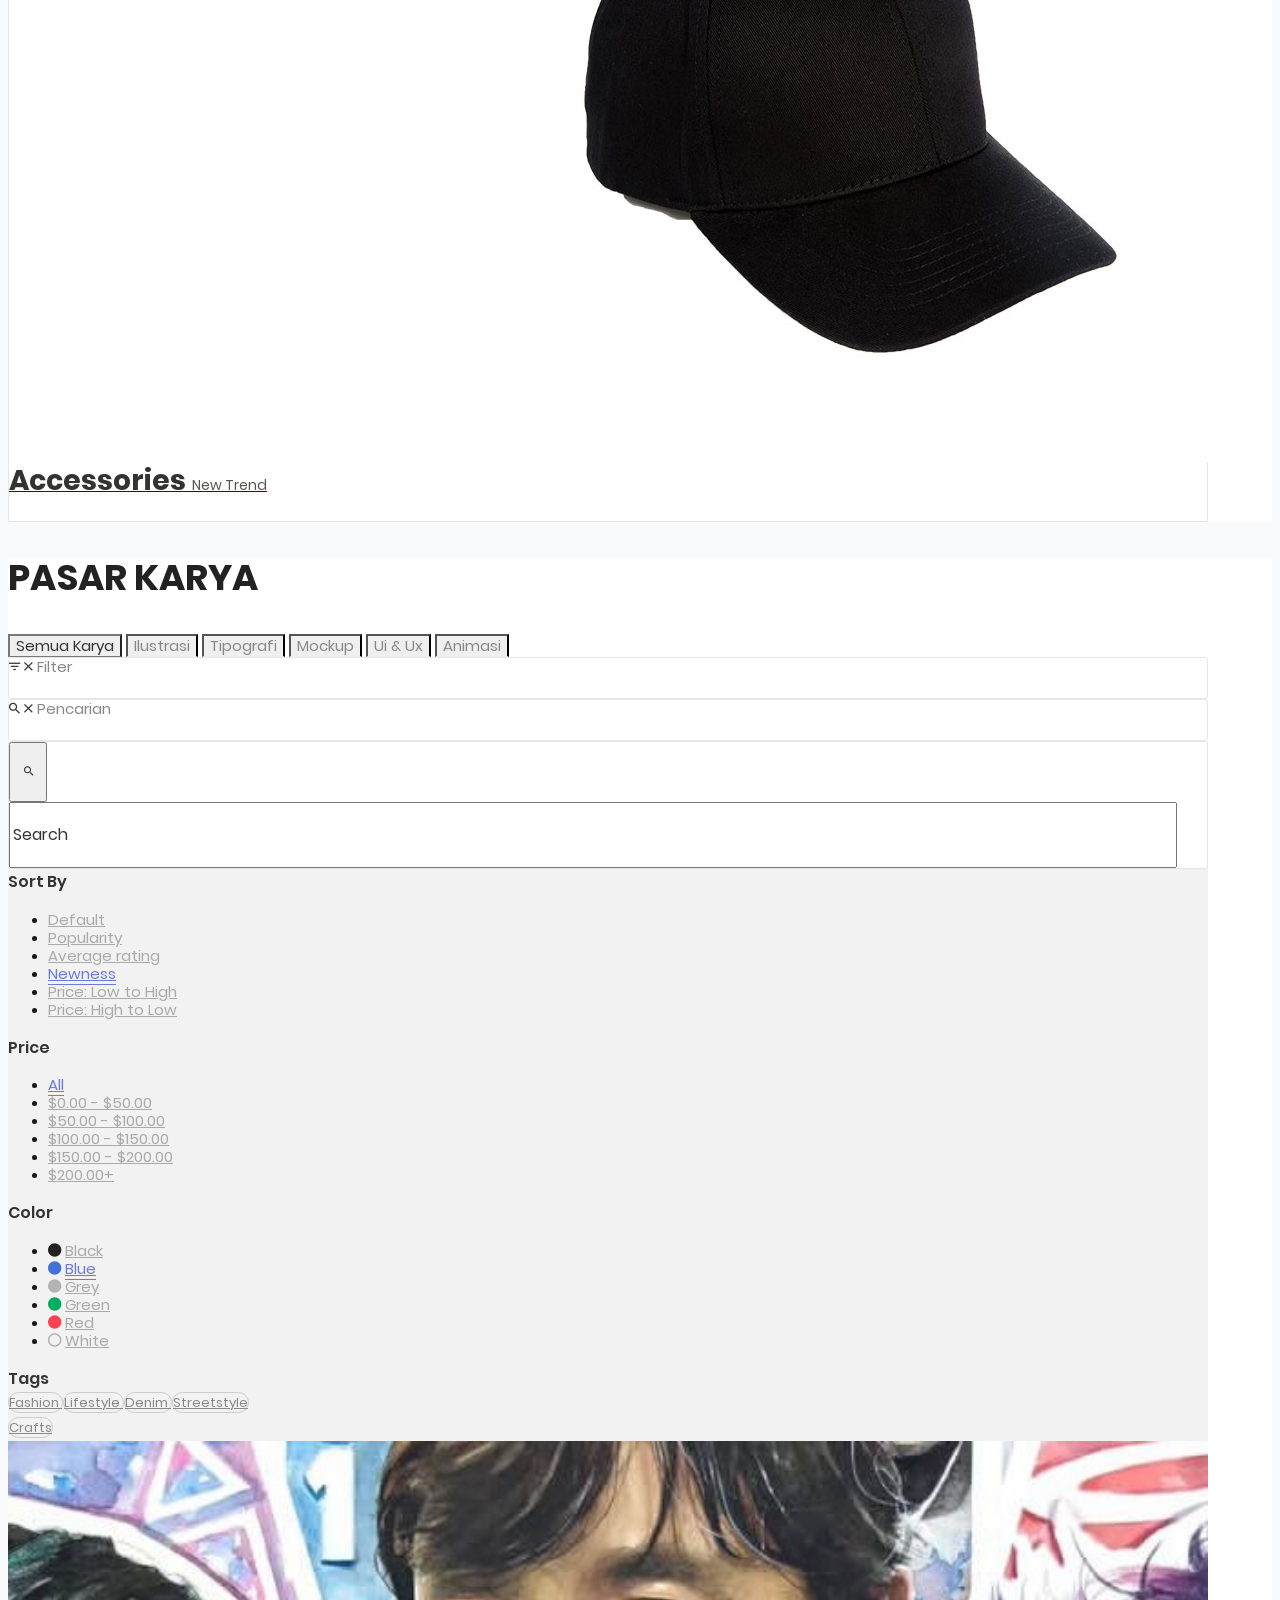
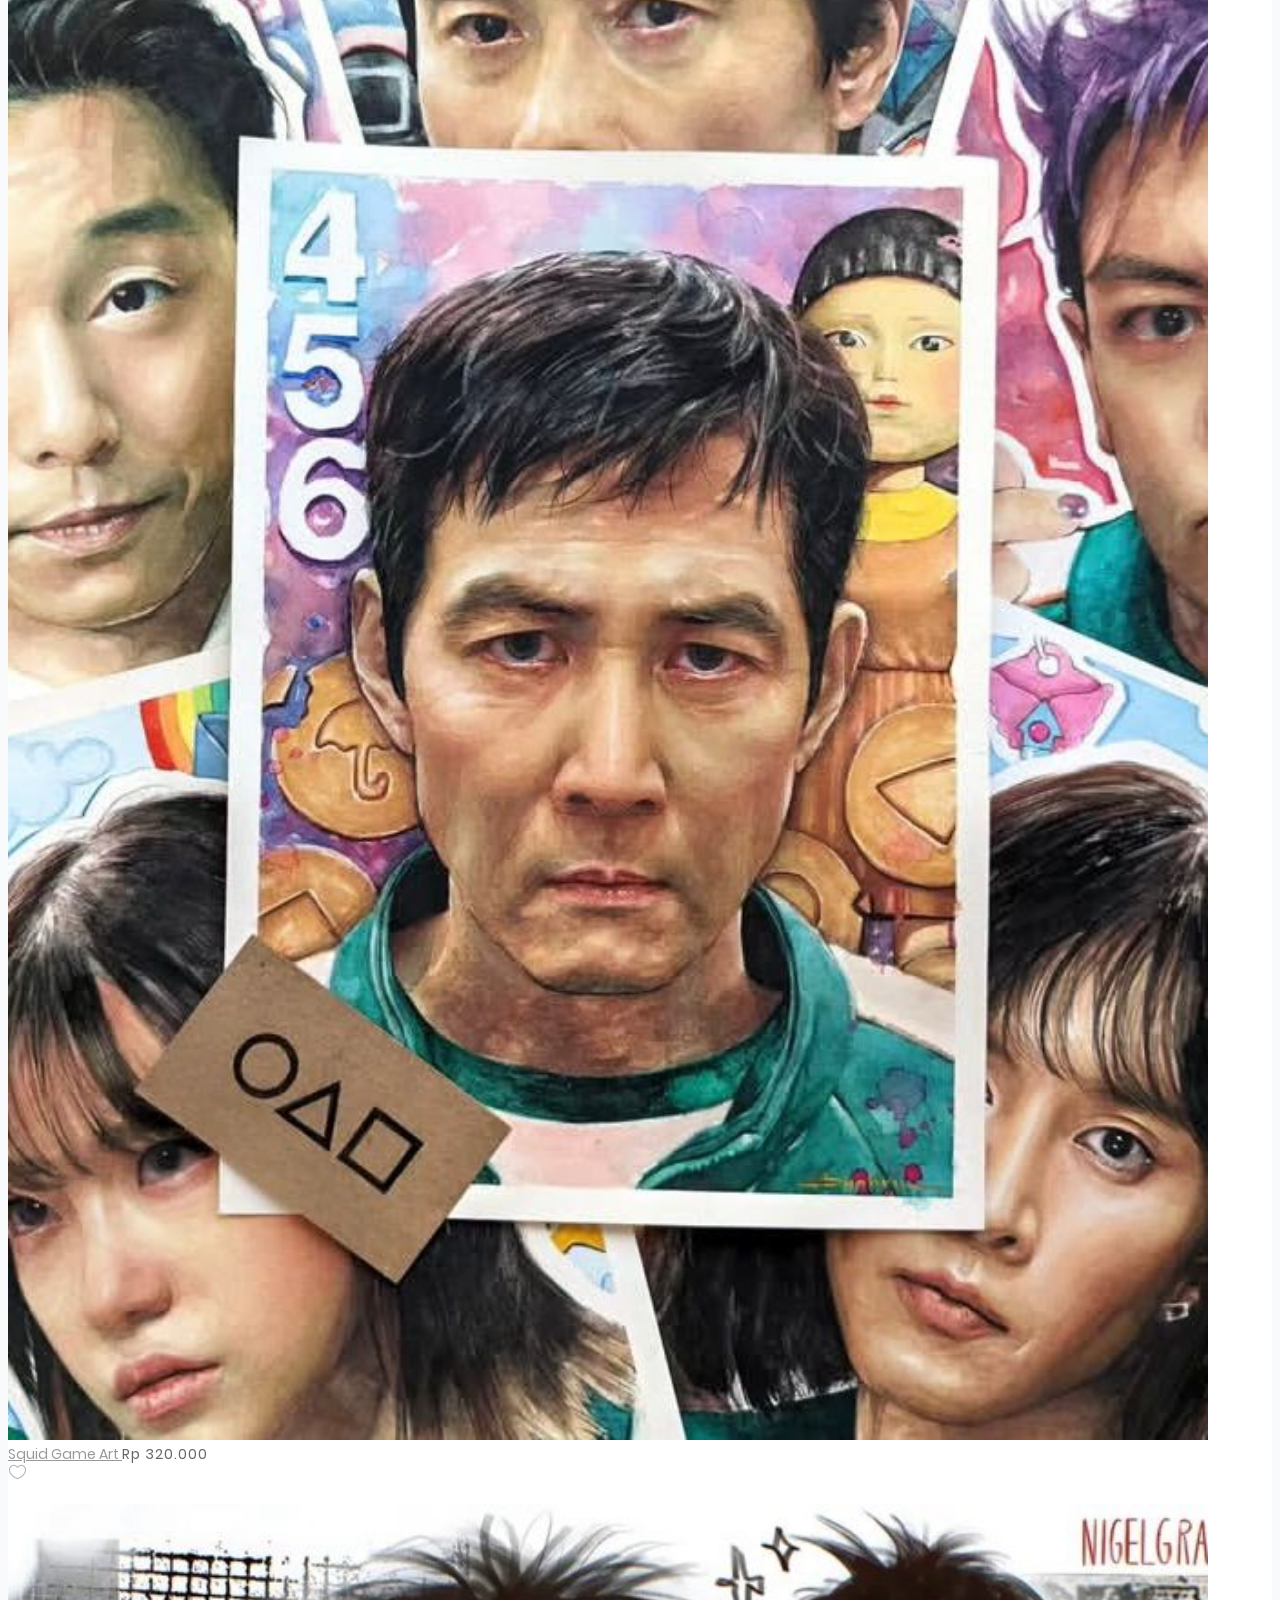
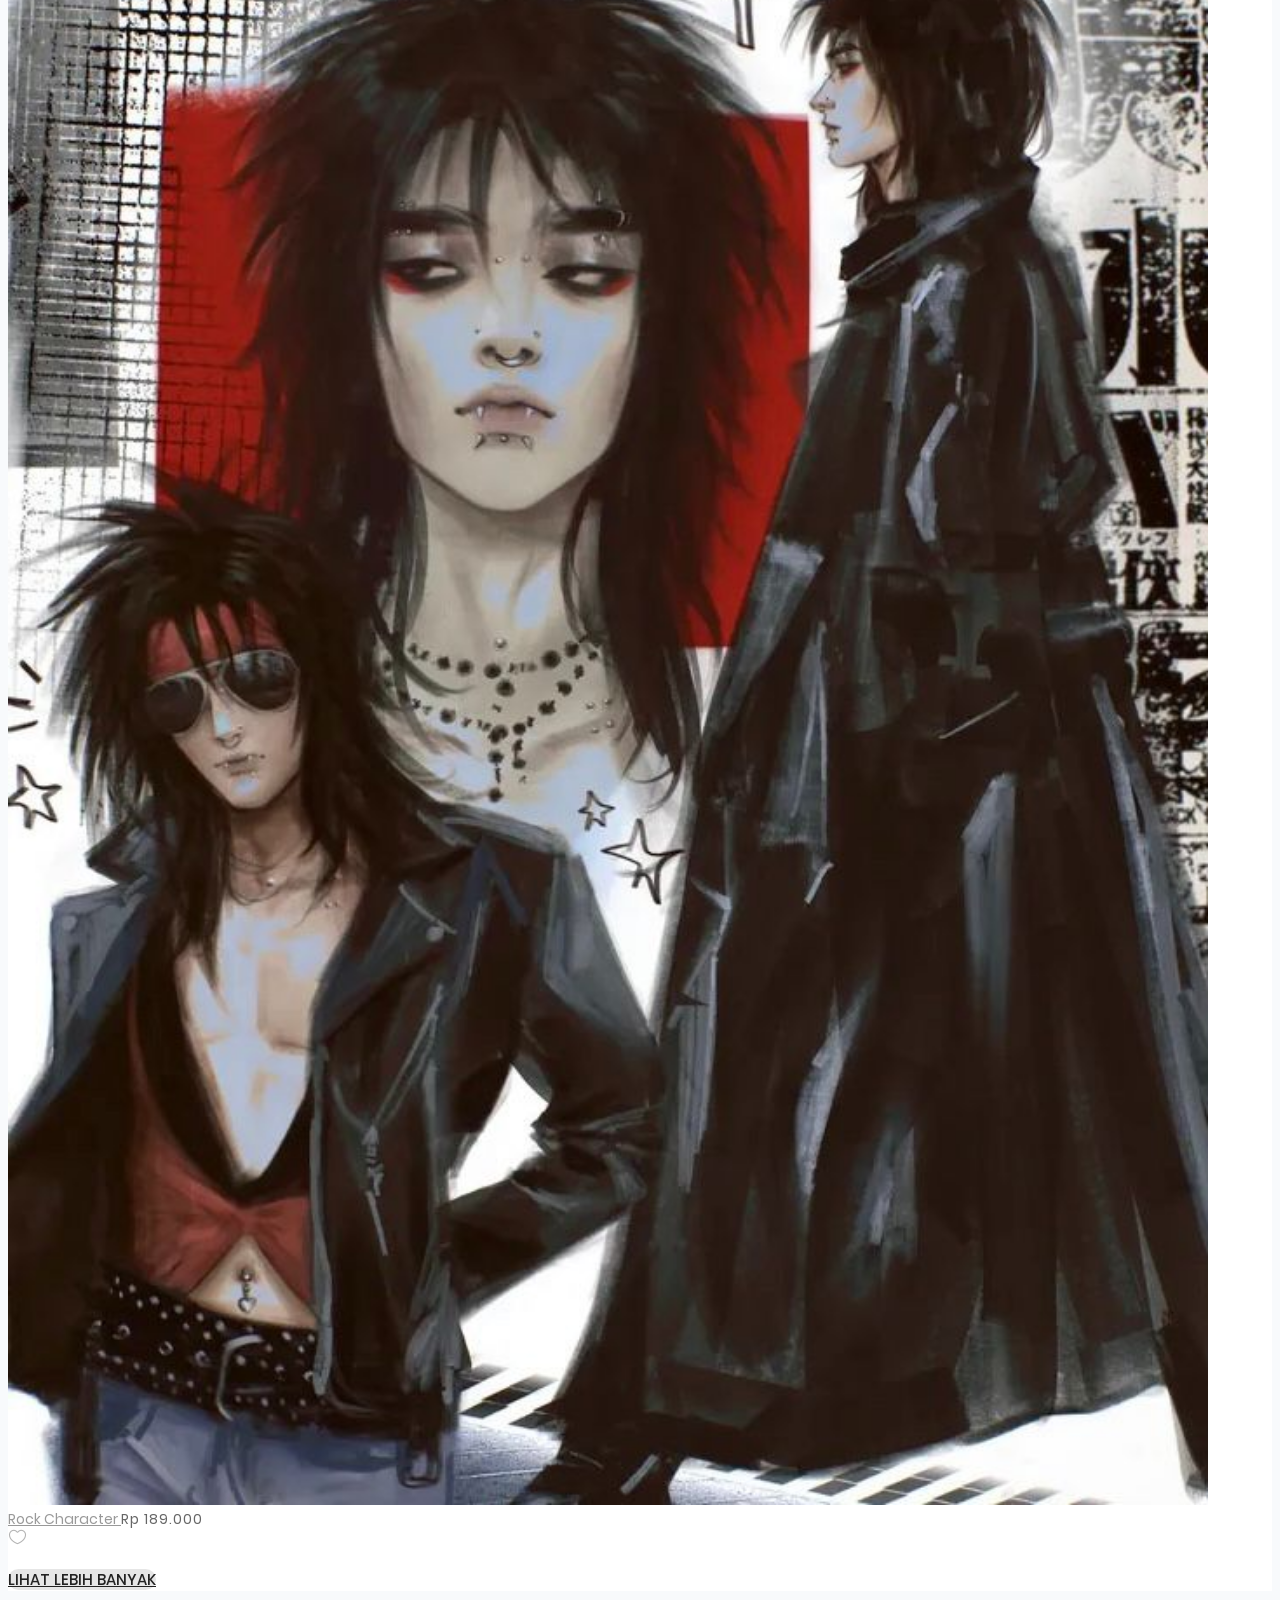
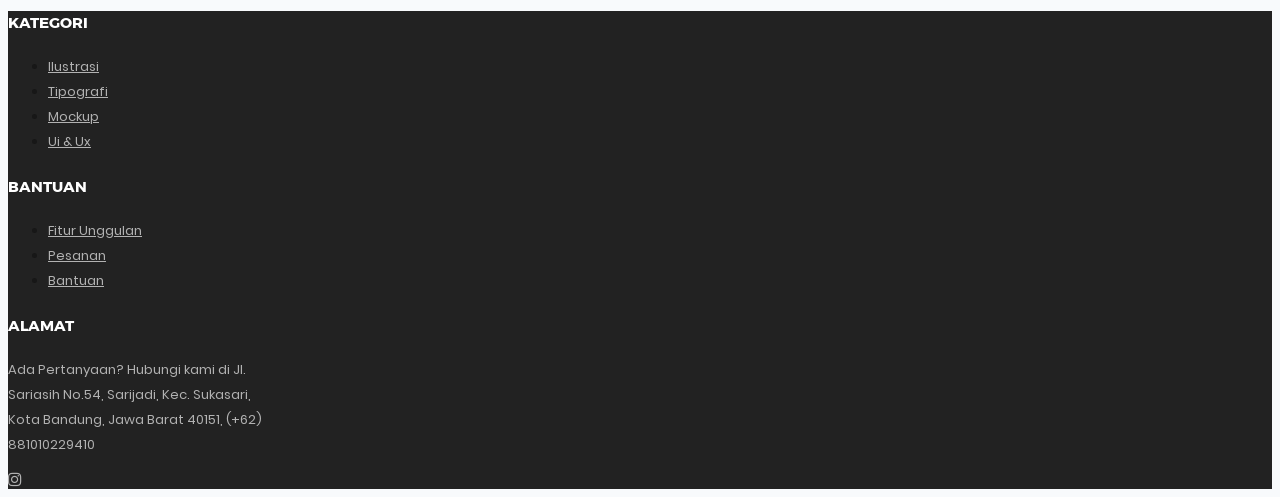
==== commit d0c65cf4: "deskripsi perubahan" ====
--- a/index.html
+++ b/index.html
@@ -69,7 +69,7 @@
 					
 					<!-- Logo desktop -->		
 					<a href="#" class="logo">
-						<img src="images/icons/logo-01.png" alt="IMG-LOGO">
+						<img src="images/icons/dens.png" alt="IMG-LOGO">
 					</a>
 
 					<!-- Menu desktop -->
@@ -119,7 +119,7 @@
 		<div class="wrap-header-mobile">
 			<!-- Logo moblie -->		
 			<div class="logo-mobile">
-				<a href="index.html"><img src="images/icons/logo-01.png" alt="IMG-LOGO"></a>
+				<a href="index.html"><img src="images/icons/dens.png" alt="IMG-LOGO"></a>
 			</div>
 
 			<!-- Icon header -->
--- a/css/main.css
+++ b/css/main.css
@@ -0,0 +1,3709 @@
+/*------------------------------------------------------------------
+Project:  
+Version:  
+Last change:  
+Assigned to:  Le Xuan Bach
+Primary use:  Company
+-------------------------------------------------------------------*/
+/*------------------------------------------------------------------
+[LAYOUT]
+
+* body
+  + Header / header
+  + Page Content / .page-content .name-page
+        + Section Layouts / section .name-section
+        ...
+  + Footer / footer
+
+-------------------------------------------------------------------*/
+/*------------------------------------------------------------------
+[COLOR CODES]
+
+# Text Color      :  
+# Primary Color 01:  
+# Primary Color 02:   
+# Primary Color 03:  
+
+------------------------------------------------------------------*/
+/*------------------------------------------------------------------
+[TYPOGRAPHY]
+
+Body            : 16px/1.6 '', Arial, sans-serif;
+Title           : 18px/1.6 '', Arial, sans-serif;
+Paragrap        : 18px/1.6 '', Arial, sans-serif;
+Input, textarea : 14px/1.6 '', Arial, sans-serif;
+-------------------------------------------------------------------*/
+
+
+
+/*//////////////////////////////////////////////////////////////////
+[ FONT ]*/
+
+@font-face {
+  font-family: Poppins-Regular;
+  src: url('../fonts/Poppins/Poppins-Regular.ttf'); 
+}
+
+@font-face {
+  font-family: Poppins-Light;
+  src: url('../fonts/Poppins/Poppins-Light.ttf'); 
+}
+
+@font-face {
+  font-family: Poppins-ExtraLight;
+  src: url('../fonts/Poppins/Poppins-ExtraLight.ttf'); 
+}
+
+@font-face {
+  font-family: Poppins-Medium;
+  src: url('../fonts/Poppins/Poppins-Medium.ttf'); 
+}
+
+@font-face {
+  font-family: Poppins-Italic;
+  src: url('../fonts/Poppins/Poppins-Italic.ttf'); 
+}
+
+@font-face {
+  font-family: Poppins-Bold;
+  src: url('../fonts/Poppins/Poppins-Bold.ttf'); 
+}
+
+@font-face {
+  font-family: Poppins-SemiBold;
+  src: url('../fonts/Poppins/Poppins-SemiBold.ttf'); 
+}
+
+
+/*---------------------------------------------*/
+@font-face {
+  font-family: PlayfairDisplay-Regular;
+  src: url('../fonts/PlayfairDisplay/PlayfairDisplay-Regular.ttf'); 
+}
+
+@font-face {
+  font-family: PlayfairDisplay-Bold;
+  src: url('../fonts/PlayfairDisplay/PlayfairDisplay-Bold.ttf'); 
+}
+
+/*---------------------------------------------*/
+@font-face {
+  font-family: Montserrat-Regular;
+  src: url('../fonts/Montserrat/Montserrat-Regular.ttf'); 
+}
+
+@font-face {
+  font-family: Montserrat-Bold;
+  src: url('../fonts/Montserrat/Montserrat-Bold.ttf'); 
+}
+
+
+/*//////////////////////////////////////////////////////////////////
+[ RS PLUGIN ]*/
+
+/*------------------------------------------------------------------
+[ Bootstrap ]*/
+.container {max-width: 1380px;}
+
+@media (max-width: 1600px) {
+  .container {max-width: 1200px;}
+}
+
+/*------------------------------------------------------------------
+[ Slick2 ]*/
+.slick-slide {outline: none !important;}
+
+
+
+
+
+/*//////////////////////////////////////////////////////////////////
+[ LOADDING ]*/
+.animsition-loading-1 {
+  position: absolute;
+  top: 50%;
+  left: 50%;
+  -webkit-transform: translate(-50%, -50%);
+  -moz-transform: translate(-50%, -50%);
+  -ms-transform: translate(-50%, -50%);
+  -o-transform: translate(-50%, -50%);
+  transform: translate(-50%, -50%);
+}
+
+.loader05 {
+  width: 56px;
+  height: 56px;
+  border: 4px solid #717fe0;
+  border-radius: 50%;
+  position: relative;
+  animation: loader-scale 1s ease-out infinite;
+  top: 50%;
+  margin: -28px auto 0 auto; 
+}
+
+@keyframes loader-scale {
+  0% {
+    transform: scale(0);
+    opacity: 0; }
+  50% {
+    opacity: 1; }
+  100% {
+    transform: scale(1);
+    opacity: 0; } 
+}
+
+/*//////////////////////////////////////////////////////////////////
+[ BUTTON BACK TO TOP ]*/
+.btn-back-to-top {
+  display: none;
+  position: fixed;
+  width: 40px;
+  height: 38px;
+  bottom: 0px;
+  right: 40px;
+  background-color: #717fe0;
+  opacity: 0.5;
+  justify-content: center;
+  align-items: center;
+  z-index: 1000;
+  cursor: pointer;
+  transition: all 0.4s;
+  -webkit-transition: all 0.4s;
+  -o-transition: all 0.4s;
+  -moz-transition: all 0.4s;
+}
+
+.symbol-btn-back-to-top {
+  font-size: 25px;
+  color: white;
+  line-height: 1em;
+}
+
+.btn-back-to-top:hover {
+  opacity: 1;
+  background-color: #717fe0;
+}
+
+@media (max-width: 575px) {
+  .btn-back-to-top {
+    bottom: 0px;
+    right: 15px;
+  }
+}
+
+
+/*//////////////////////////////////////////////////////////////////
+[ Header ]*/
+
+/*>>>>>>>>>>>>>>>>>>>>>>>>>>>>>>>>>>>>>>>>>>>>>>>>>>>>>>>>>>>>>>>>>>
+[ Header Desktop ]*/
+
+.container-menu-desktop {
+  height: auto;
+  width: 100%;
+  position: relative;
+  -webkit-transition: all 0.3s;
+  -o-transition: all 0.3s;
+  -moz-transition: all 0.3s;
+  transition: all 0.3s;
+}
+
+.header-v2 .container-menu-desktop {
+  height: 84px;
+}
+
+.header-v3 .container-menu-desktop {
+  height: auto;
+}
+
+.header-v4 .container-menu-desktop {
+  height: 124px;
+}
+
+
+/*==================================================================
+[ Top bar ]*/
+.top-bar {
+  height: 40px;
+  background-color: #222;
+}
+
+/*---------------------------------------------*/
+.left-top-bar {
+  font-family: Poppins-Regular;
+  font-size: 12px;
+  line-height: 1.8;
+  color: #b2b2b2;
+}
+
+
+/*---------------------------------------------*/
+.right-top-bar a {
+  font-family: Poppins-Regular;
+  font-size: 12px;
+  line-height: 1.8;
+
+  height: 100%;
+  color: #b2b2b2;
+  border-right: 1px solid rgba(255,255,255,0.3);
+}
+
+.right-top-bar a:first-child {
+  border-left: 1px solid rgba(255,255,255,0.3);
+}
+
+.right-top-bar a:hover {
+  color: #6c7ae0;
+}
+
+
+/*---------------------------------------------*/
+.topbar-mobile li {
+  padding: 8px 20px;
+  border-top: 1px solid rgba(255,255,255,0.05);
+  background-color: #222;
+}
+
+
+
+/*==================================================================
+[ Menu ]*/
+
+.wrap-menu-desktop {
+  position: fixed;
+  z-index: 1100;
+  background-color: transparent;
+  width: 100%;
+  height: 84px;
+  top: 40px;
+  left: 0px; 
+
+  -webkit-transition: height 0.3s, background-color 0.3s;
+  -o-transition: height 0.3s, background-color 0.3s;
+  -moz-transition: height 0.3s, background-color 0.3s;
+  transition: height 0.3s, background-color 0.3s;
+}
+
+.header-v2 .wrap-menu-desktop {
+  background-color: #fff;
+  top: 0;
+}
+
+.header-v3 .wrap-menu-desktop {
+  background-color: transparent;
+  top: 0;
+  border-bottom: 1px solid rgba(255,255,255,0.1);
+}
+
+.header-v4 .wrap-menu-desktop {
+  background-color: #fff;
+}
+
+
+/*---------------------------------------------*/
+.limiter-menu-desktop {
+  height: 100%;
+  display: -webkit-box;
+  display: -webkit-flex;
+  display: -moz-box;
+  display: -ms-flexbox;
+  display: flex;
+  align-items: center;
+  background-color: transparent;
+}
+
+
+
+/*------------------------------------------------------------------
+[ Logo ]*/
+.logo {
+  display: -webkit-box;
+  display: -webkit-flex;
+  display: -moz-box;
+  display: -ms-flexbox;
+  display: flex;
+  align-items: center;
+  height: 65%;
+  margin-right: 55px;
+}
+
+.logo img {
+  max-width: 100%;
+  max-height: 100%;
+}
+
+
+
+/*------------------------------------------------------------------
+[ Menu ]*/
+
+.menu-desktop {
+  display: -webkit-box;
+  display: -webkit-flex;
+  display: -moz-box;
+  display: -ms-flexbox;
+  display: flex;
+  align-items: center;
+  height: 100%;
+}
+
+.main-menu {
+  list-style-type: none;
+  margin: 0;
+
+  display: -webkit-box;
+  display: -webkit-flex;
+  display: -moz-box;
+  display: -ms-flexbox;
+  display: flex;
+  align-items: center;
+}
+
+.main-menu > li {
+  display: block;
+  position: relative;
+  padding: 20px 10px 20px 0px;
+  margin: 0px 4px 0px 14px;
+}
+
+.main-menu > li > a {
+  font-family: Poppins-Medium;
+  font-size: 14px;
+  color: #333;
+  padding: 5px 0px;
+  transition: all 0.4s;
+  -webkit-transition: all 0.4s;
+  -o-transition: all 0.4s;
+  -moz-transition: all 0.4s;
+}
+
+.header-v3 .main-menu > li > a {
+  color: #fff;
+}
+
+/*---------------------------------------------*/
+.sub-menu {
+  list-style-type: none;
+  position: absolute;
+  top:0;
+  left:100%;
+  min-width: 178px;
+  max-width: 225px;
+  background-color: #fff;
+  transition: all 0.4s;
+  -webkit-transition: all 0.4s;
+  -o-transition: all 0.4s;
+  -moz-transition: all 0.4s;
+  padding: 5px 0;
+
+  box-shadow: 0 1px 5px 0px rgba(0,0,0,0.2);
+  -moz-box-shadow: 0 1px 5px 0px rgba(0,0,0,0.2);
+  -webkit-box-shadow: 0 1px 5px 0px rgba(0,0,0,0.2);
+  -o-box-shadow: 0 1px 5px 0px rgba(0,0,0,0.2);
+  -ms-box-shadow: 0 1px 5px 0px rgba(0,0,0,0.2);
+
+  visibility: hidden;
+  opacity: 0; 
+}
+
+.sub-menu li {
+  position: relative;
+  background-color: transparent;
+
+  transition: all 0.4s;
+  -webkit-transition: all 0.4s;
+  -o-transition: all 0.4s;
+  -moz-transition: all 0.4s;
+}
+
+.main-menu > li > .sub-menu {
+  top:100%;
+  left: 0;
+}
+
+.sub-menu a {
+  font-family: Poppins-Regular;
+  font-size: 14px;
+  line-height: 1.5;
+  color: #555;
+
+  display: block;
+  padding: 8px 20px; 
+  width: 100%;
+
+  transition: all 0.4s;
+  -webkit-transition: all 0.4s;
+  -o-transition: all 0.4s;
+  -moz-transition: all 0.4s;
+}
+
+/*---------------------------------------------*/
+.main-menu > li:hover > a {
+  text-decoration: none;
+  color: #6c7ae0;
+}
+
+.main-menu > li:hover > .sub-menu {
+  visibility: visible;
+  opacity: 1;
+}
+
+.sub-menu li:hover > .sub-menu {
+  visibility: visible;
+  opacity: 1;
+} 
+
+.sub-menu li:hover {
+  background-color: transparent;
+}
+
+.sub-menu > li:hover > a {
+  color: #6c7ae0;
+  text-decoration: none;
+}
+
+@media (max-width: 1300px) {
+  .main-menu > .respon-sub-menu .sub-menu {
+    right: 100%;
+    left: auto;
+  }
+
+  .main-menu > .respon-sub-menu > .sub-menu {
+    right: 0px;
+    left: auto;
+  }
+}
+
+/*------------------------------------------------------------------
+[ Icon header ]*/
+
+.wrap-icon-header {
+  flex-grow: 1;
+}
+
+.icon-header-item {
+  position: relative;
+  font-size: 26px;
+  line-height: 1;
+  cursor: pointer;
+}
+
+
+/*---------------------------------------------*/
+.icon-header-noti::after {
+  content: attr(data-notify);
+  font-family: Poppins-Regular;
+  font-size: 12px;
+  color: #fff;
+  line-height: 15px;
+  text-align: center;
+
+  display: block;
+  position: absolute;
+  top: -7px;
+  right: 0;
+  min-width: 15px;
+  height: 15px;
+  padding: 0 3px;
+  background-color: #717fe0;
+}
+
+/*---------------------------------------------*/
+.wrap-header-mobile .wrap-icon-header {
+  flex-grow: unset;
+}
+
+
+/*------------------------------------------------------------------
+[ Modal search ]*/
+.modal-search-header {
+  position: fixed;
+  z-index: 2000;
+  width: 100%;
+  height: 100%;
+  bottom: 101%;
+  left: 0;
+  background-color: rgba(255,255,255,0.9);
+  padding: 50px 15px 100px 15px;
+}
+
+.show-modal-search {
+  bottom: 0;
+}
+
+.container-search-header {
+  width: auto;
+  max-width: 100%;
+  position: relative;
+}
+
+/*---------------------------------------------*/
+.btn-hide-modal-search {
+  position: absolute;
+  padding: 5px;
+  right: 0;
+  top: -45px;
+  opacity: 0.8;
+}
+
+.btn-hide-modal-search:hover {
+  opacity: 1;
+}
+
+.wrap-search-header {
+  width: 960px;
+  max-width: 100%;
+  height: 120px;
+  border: 2px solid #e6e6e6;
+  background: #fff;
+}
+
+/*---------------------------------------------*/
+.wrap-search-header input {
+  font-family: Poppins-ExtraLight;
+  font-size: 50px;
+  line-height: 1.2;
+  color: #333;
+  
+  padding: 0px 30px 0px 0px;
+  width: calc(100% - 70px);
+  height: 100%;
+  background-color: transparent;
+}
+
+.wrap-search-header button {
+  font-size: 50px;
+  color: #333;
+  width: 70px;
+  height: 100%;
+}
+
+.wrap-search-header button:hover {
+  color: #6c7ae0;
+}
+
+/*---------------------------------------------*/
+@media (max-width: 767px) {
+  .wrap-search-header input,
+  .wrap-search-header button {
+    font-size: 30px;
+  }
+
+  .wrap-search-header {
+    height: 90px;
+  }
+}
+
+@media (max-width: 575px) {
+  .wrap-search-header input,
+  .wrap-search-header button {
+    font-size: 20px;
+  }
+
+  .wrap-search-header button {
+    width: 40px;
+  }
+
+  .wrap-search-header {
+    height: 80px;
+  }
+}
+
+
+/*==================================================================
+[ Fixed menu desktop ]*/
+
+.fix-menu-desktop .wrap-menu-desktop {
+  height: 70px;
+  background-color: rgba(255,255,255,1);
+  box-shadow: 0 0px 3px 0px rgba(0,0,0,0.2);
+  -moz-box-shadow: 0 0px 3px 0px rgba(0,0,0,0.2);
+  -webkit-box-shadow: 0 0px 3px 0px rgba(0,0,0,0.2);
+  -o-box-shadow: 0 0px 3px 0px rgba(0,0,0,0.2);
+  -ms-box-shadow: 0 0px 3px 0px rgba(0,0,0,0.2);
+}
+
+.header-v2 .fix-menu-desktop.container-menu-desktop {
+  height: 70px;
+}
+
+.header-v3 .fix-menu-desktop .wrap-menu-desktop {
+  background-color: #222;
+  border-color: #222;
+}
+
+.header-v4 .fix-menu-desktop.container-menu-desktop {
+  height: 110px;
+}
+
+/*---------------------------------------------*/
+.main-menu > li.active-menu > a {
+  color: #6c7ae0;
+}
+
+
+
+/*>>>>>>>>>>>>>>>>>>>>>>>>>>>>>>>>>>>>>>>>>>>>>>>>>>>>>>>>>>>>>>>>>>
+[ Header Mobile ]*/
+.wrap-header-mobile {
+  display: -webkit-box;
+  display: -webkit-flex;
+  display: -moz-box;
+  display: -ms-flexbox;
+  display: flex;
+  align-items: center;
+  height: 70px;
+  background-color: #fff;
+  padding: 15px;
+  display: none;
+
+  box-shadow: 0 0px 3px 0px rgba(0,0,0,0.2);
+  -moz-box-shadow: 0 0px 3px 0px rgba(0,0,0,0.2);
+  -webkit-box-shadow: 0 0px 3px 0px rgba(0,0,0,0.2);
+  -o-box-shadow: 0 0px 3px 0px rgba(0,0,0,0.2);
+  -ms-box-shadow: 0 0px 3px 0px rgba(0,0,0,0.2);
+}
+
+/*------------------------------------------------------------------
+[ Logo mobile ]*/
+.logo-mobile {
+  display: block;
+  position: relative;
+  height: 80%;
+  padding-right: 25px;
+  -webkit-flex-grow: 1;
+  -moz-flex-grow: 1;
+  flex-grow: 1;
+}
+
+.logo-mobile img {
+  max-width: calc(100% - 20px);
+  max-height: 100%;
+  position:absolute;
+  top: 0; 
+  left: 0; 
+  bottom: 0;
+  margin: auto;
+}
+
+
+
+/*------------------------------------------------------------------
+[ btn show menu ]*/
+.hamburger {
+  display: -webkit-box;
+  display: -webkit-flex;
+  display: -moz-box;
+  display: -ms-flexbox;
+  display: flex;
+  align-items: center;
+  padding: 0;
+  -webkit-transform: scale(0.7);
+  -moz-transform: scale(0.7);
+  -ms-transform: scale(0.7);
+  -o-transform: scale(0.7);
+  transform: scale(0.7);
+}
+
+.hamburger:hover {
+  opacity: 1;
+}
+
+/*---------------------------------------------*/
+@media (max-width: 991px){
+  .wrap-header-mobile {
+    display: -webkit-box;
+    display: -webkit-flex;
+    display: -moz-box;
+    display: -ms-flexbox;
+    display: flex;
+  }
+  .container-menu-desktop {display: none;}
+}
+
+/*==================================================================
+[ Menu mobile ]*/
+.menu-mobile {
+  width: 100%;
+  background-color: white;
+  display: none;
+}
+
+.main-menu-m {
+  padding-top: 10px;
+  padding-bottom: 10px;
+  background-color: #717fe0;
+}
+
+.main-menu-m > li > a {
+  font-family: Poppins-Medium;
+  font-size: 14px;
+  color: white;
+  line-height: 2.8;
+  padding: 8px 20px 8px 20px;
+}
+
+.main-menu-m > li {
+  color: white;
+  position: relative;
+}
+
+.arrow-main-menu-m {
+  font-size: 14px;
+  color: #fff;
+
+  display: -webkit-box;
+  display: -webkit-flex;
+  display: -moz-box;
+  display: -ms-flexbox;
+  display: flex;
+  justify-content: center;
+  align-items: center;
+  position: absolute;
+  right: 10px;
+  top: 2px;
+  padding: 10px;
+  cursor: pointer;
+}
+
+.arrow-main-menu-m i {
+  transform-origin: center;
+  -webkit-transition: all 0.3s;
+  -o-transition: all 0.3s;
+  -moz-transition: all 0.3s;
+  transition: all 0.3s;
+}
+
+.turn-arrow-main-menu-m i {
+  -webkit-transform: rotate(90deg);
+  -moz-transform: rotate(90deg);
+  -ms-transform: rotate(90deg);
+  -o-transform: rotate(90deg);
+  transform: rotate(90deg);
+}
+
+/*---------------------------------------------*/
+.sub-menu-m {
+  background-color: #fff;
+  padding: 10px 15px 10px 32px;
+  display: none;
+}
+
+.sub-menu-m a {
+  font-family: Poppins-Regular;
+  font-size: 14px;
+  color: #666;
+  line-height: 2.5;
+  padding: 5px 0 5px 0;
+}
+
+.sub-menu-m a:hover {
+  text-decoration: none;
+  color: #555555;
+}
+
+@media (min-width: 992px){
+  .menu-mobile {
+    display: none;
+  }
+}
+
+
+/*//////////////////////////////////////////////////////////////////
+[ Sidebar ]*/
+.wrap-sidebar {
+  position: fixed;
+  z-index: 1100;
+  width: 100%;
+  height: 100vh;
+  top: 0;
+  right: 0;
+  background-color: rgba(0,0,0,0.0);
+  visibility: hidden;
+  
+  -webkit-transition: all 0.4s;
+  -o-transition: all 0.4s;
+  -moz-transition: all 0.4s;  
+  transition: all 0.4s;
+}
+
+.sidebar {
+  position: fixed;
+  z-index: 1100;
+  width: 390px;
+  max-width: calc(100% - 30px);
+  height: 100vh;
+  top: 0;
+  right: -400px;
+  background-color: #fff;
+  
+  -webkit-transition: all 0.4s;
+  -o-transition: all 0.4s;
+  -moz-transition: all 0.34;  
+  transition: all 0.4s;
+
+  box-shadow: 0 3px 6px 0px rgba(0, 0, 0, 0.18);
+  -moz-box-shadow: 0 3px 6px 0px rgba(0, 0, 0, 0.18);
+  -webkit-box-shadow: 0 3px 6px 0px rgba(0, 0, 0, 0.18);
+  -o-box-shadow: 0 3px 6px 0px rgba(0, 0, 0, 0.18);
+  -ms-box-shadow: 0 3px 6px 0px rgba(0, 0, 0, 0.18);
+}
+
+.show-sidebar {
+  visibility: visible;
+  background-color: rgba(0,0,0,0.6);
+}
+
+.show-sidebar .sidebar {
+  right: 0;
+}
+
+@media (max-width: 991px) {
+  .wrap-sidebar {
+    display: none;
+  }
+}
+
+/*---------------------------------------------*/
+.sidebar-content {
+  flex-grow: 1;
+  overflow: auto;
+  align-content: space-between;
+}
+
+/*---------------------------------------------*/
+.wrap-item-gallery {
+  width: calc((100% - 20px) / 3);
+}
+
+.item-gallery {
+  display: block;
+  width: 100%;
+  padding-top: 100%;
+  position: relative;
+}
+
+.item-gallery::after {
+  content: "";
+  display: block;
+  position: absolute;
+  width: 100%;
+  height: 100%;
+  top: 0;
+  left: 0;
+  background-color: rgba(103,117,214,0.8);
+  opacity: 0;
+
+  -webkit-transition: all 0.4s;
+  -o-transition: all 0.4s;
+  -moz-transition: all 0.34;  
+  transition: all 0.4s;
+}
+
+.item-gallery:hover:after {
+  opacity: 1;
+}
+
+
+/*//////////////////////////////////////////////////////////////////
+[ Header cart ]*/
+.wrap-header-cart {
+  position: fixed;
+  z-index: 1100;
+  width: 100%;
+  height: 100vh;
+  top: 0;
+  right: 0;
+  background-color: rgba(0,0,0,0.0);
+  visibility: hidden;
+  
+  -webkit-transition: all 0.4s;
+  -o-transition: all 0.4s;
+  -moz-transition: all 0.4s;  
+  transition: all 0.4s;
+}
+
+.header-cart {
+  position: fixed;
+  z-index: 1100;
+  width: 390px;
+  max-width: calc(100% - 30px);
+  height: 100vh;
+  top: 0;
+  right: -400px;
+  background-color: #fff;
+  
+  -webkit-transition: all 0.4s;
+  -o-transition: all 0.4s;
+  -moz-transition: all 0.34;  
+  transition: all 0.4s;
+
+  box-shadow: 0 3px 6px 0px rgba(0, 0, 0, 0.18);
+  -moz-box-shadow: 0 3px 6px 0px rgba(0, 0, 0, 0.18);
+  -webkit-box-shadow: 0 3px 6px 0px rgba(0, 0, 0, 0.18);
+  -o-box-shadow: 0 3px 6px 0px rgba(0, 0, 0, 0.18);
+  -ms-box-shadow: 0 3px 6px 0px rgba(0, 0, 0, 0.18);
+}
+
+.header-cart::after {
+  content: "";
+  display: block;
+  width: 100%;
+  height: 9%;
+  min-height: 30px;
+}
+
+.show-header-cart {
+  visibility: visible;
+  background-color: rgba(0,0,0,0.6);
+}
+
+.show-header-cart .header-cart {
+  right: 0;
+}
+
+/*---------------------------------------------*/
+.header-cart-title {
+  width: 260px;
+  max-width: 100%;
+  height: 16.5%;
+  min-height: 85px;
+}
+
+.header-cart-content {
+  flex-grow: 1;
+  overflow: auto;
+  align-content: space-between;
+}
+
+.header-cart-wrapitem {
+  flex-grow: 1;
+}
+
+/*---------------------------------------------*/
+.header-cart-item-img {
+  width: 60px;
+  position: relative;
+  margin-right: 20px;
+  cursor: pointer;
+}
+
+.header-cart-item-img img {
+  width: 100%;
+}
+
+.header-cart-item-img::after {
+  content: '\e870';
+  font-family: Linearicons-Free;
+  font-size: 16px;
+  display: -webkit-box;
+  display: -webkit-flex;
+  display: -moz-box;
+  display: -ms-flexbox;
+  display: flex;
+  justify-content: center;
+  align-items: center;
+  position: absolute;
+  width: 100%;
+  height: 100%;
+  top: 0;
+  left: 0;
+  background-color: rgba(0,0,0,0.5);
+  color: #fff;
+  transition: all 0.3s;
+  -webkit-transition: all 0.3s;
+  -o-transition: all 0.3s;
+  -moz-transition: all 0.3s;
+  opacity: 0;
+}
+
+.header-cart-item-img:hover:after {
+  opacity: 1;
+}
+
+/*---------------------------------------------*/
+.header-cart-item-txt {
+  width: calc(100% - 80px);
+}
+
+.header-cart-item-name {
+  display: block;
+  font-family: Poppins-Regular;
+  font-size: 14px;
+  color: #555;
+  line-height: 1.3;
+}
+
+.header-cart-item-info {
+  display: block;
+  font-family: Poppins-Regular;
+  font-size: 14px;
+  color: #888;
+  line-height: 1.5;
+}
+
+.header-cart-total {
+  font-family: Poppins-Regular;
+  font-size: 18px;
+  color: #222;
+  line-height: 1.3;
+}
+
+/*---------------------------------------------*/
+@media (max-width: 575px) {
+  .header-cart {
+    padding: 30px;
+  }
+
+  .header-cart-title {
+    padding-bottom: 35px;
+  }
+}
+
+
+/*//////////////////////////////////////////////////////////////////
+[ Restyle Select2 ]*/
+
+.rs1-select2 .select2-container {
+  display: block;
+  max-width: 100% !important;
+  width: auto !important;
+}
+
+.rs1-select2 .select2-container .select2-selection--single {
+  height: 45px;
+  display: -webkit-box;
+  display: -webkit-flex;
+  display: -moz-box;
+  display: -ms-flexbox;
+  display: flex;
+  align-items: center;
+  border: none;
+  outline: none;
+  background-color: transparent;
+  border-radius: 0px;
+  position: relative;
+}
+
+/*------------------------------------------------------------------
+[ in select ]*/
+.rs1-select2 .select2-container .select2-selection--single .select2-selection__rendered {
+  font-family: Poppins-Regular;
+  font-size: 13px;
+  color: #555;
+  line-height: 1.2;
+  padding-left: 20px;
+  background-color: transparent;
+}
+
+.rs1-select2 .select2-container--default .select2-selection--single .select2-selection__arrow {
+  width: 38px;
+  height: 20px;
+  top: calc(50% - 10px);
+  right: 5px;
+  display: -webkit-box;
+  display: -webkit-flex;
+  display: -moz-box;
+  display: -ms-flexbox;
+  display: flex;
+  align-items: center;
+  justify-content: center;
+  border-left: 1px solid #e6e6e6;
+}
+
+.rs1-select2 .select2-container--default .select2-selection--single .select2-selection__arrow b {
+  display: none;
+}
+
+.rs1-select2 .select2-container--default .select2-selection--single .select2-selection__arrow::after {
+  content: "\f0dc";
+  font-family: FontAwesome;
+  font-size: 13px;
+  color: #808080;
+}
+
+.rs1-select2 .select2-container--default .select2-selection--single .select2-selection__arrow:hover:after {
+  color: #6c7ae0;
+}
+
+
+/*------------------------------------------------------------------
+[ Dropdown option ]*/
+.rs1-select2 .select2-container--open .select2-dropdown {
+  z-index: 1251;
+  width: 100%;
+  border: 1px solid #fff;
+  border-radius: 0px;
+  overflow: hidden;
+  background-color: white;
+  left: 0px;
+
+  box-shadow: 0 3px 10px 0px rgba(0, 0, 0, 0.2);
+  -moz-box-shadow: 0 3px 10px 0px rgba(0, 0, 0, 0.2);
+  -webkit-box-shadow: 0 3px 10px 0px rgba(0, 0, 0, 0.2);
+  -o-box-shadow: 0 3px 10px 0px rgba(0, 0, 0, 0.2);
+  -ms-box-shadow: 0 3px 10px 0px rgba(0, 0, 0, 0.2);
+}
+
+.rs1-select2 .select2-dropdown--above {top: -2px;}
+.rs1-select2 .select2-dropdown--below {top: 2px;}
+
+.rs1-select2 .select2-container .select2-results__option[aria-selected] {
+  padding-top: 10px;
+  padding-bottom: 10px;
+  padding-left: 20px;
+}
+
+.rs1-select2 .select2-container .select2-results__option[aria-selected="true"] {
+  background: #6c7ae0;
+  color: white;
+}
+
+.rs1-select2 .select2-container .select2-results__option--highlighted[aria-selected] {
+  background: #6c7ae0;
+  color: white;
+}
+
+.rs1-select2 .select2-results__options {
+  font-family: Poppins-Regular;
+  font-size: 13px;
+  color: #555;
+  line-height: 1.2;
+}
+
+.rs1-select2 .select2-search--dropdown .select2-search__field {
+  border: 1px solid #aaa;
+  outline: none;
+  font-family: Poppins-Regular;
+  font-size: 13px;
+  color: #555;
+  line-height: 1.2;
+}
+
+/*------------------------------------------------------------------
+[ rs2 ]*/
+.rs2-select2 .select2-container .select2-selection--single {
+  height: 40px;
+}
+
+.rs2-select2 .select2-container .select2-selection--single .select2-selection__rendered {
+  padding-left: 15px;
+}
+
+.rs2-select2 .select2-container--default .select2-selection--single .select2-selection__arrow {
+  width: 35px;
+  right: 0px;
+  border-left: none;
+}
+
+.rs2-select2 .select2-container--default .select2-selection--single .select2-selection__arrow::after {
+  content: "\f0d7";
+}
+
+
+
+/*//////////////////////////////////////////////////////////////////
+[ Slick1 ]*/
+.wrap-slick1 {
+  position: relative;
+}
+
+.item-slick1 {
+  height: calc(100vh - 40px);
+  background-size: cover;
+  background-repeat: no-repeat;
+  background-position: center center;
+}
+
+.rs1-slick1 .item-slick1 {
+  height: calc(100vh - 84px);
+}
+
+.rs2-slick1 .item-slick1 {
+  height: 100vh;
+}
+
+@media (max-width: 991px) {
+  .item-slick1 {
+    height: calc(100vh - 70px) !important;
+  }
+}
+
+.arrow-slick1 {
+  display: -webkit-box;
+  display: -webkit-flex;
+  display: -moz-box;
+  display: -ms-flexbox;
+  display: flex;
+  justify-content: center;
+  align-items: center;
+  width: auto;
+  height: auto;
+  font-size: 80px;
+  color: rgba(0,0,0,0.3);
+  position: absolute;
+  opacity: 0;
+  
+  top: 50%;
+  -webkit-transform: translateY(-50%);
+  -moz-transform: translateY(-50%);
+  -ms-transform: translateY(-50%);
+  -o-transform: translateY(-50%);
+  transform: translateY(-50%);
+
+  z-index: 200;
+  -webkit-transition: all 0.4s;
+  -o-transition: all 0.4s;
+  -moz-transition: all 0.4s;
+  transition: all 0.4s;
+}
+
+.wrap-slick1:hover .arrow-slick1 {
+  opacity: 1;
+}
+
+.arrow-slick1:hover {
+  color: #7280e0;
+}
+
+.next-slick1 {
+  right: 50px;
+  left: auto;
+}
+
+.prev-slick1 {
+  left: 50px;
+  right: auto;
+}
+
+@media (max-width: 991px) {
+  .next-slick1 {
+    right: 15px;
+  }
+
+  .prev-slick1 {
+    left: 15px;
+  }
+}
+
+/*---------------------------------------------*/
+.rs2-slick1 .arrow-slick1 {
+  color: rgba(255,255,255,0.3);
+}
+
+.rs2-slick1 .arrow-slick1:hover {
+  color: #7280e0;
+}
+
+.wrap-slick1-dots {
+  position: absolute;
+  width: 100%;
+  left: 0;
+  bottom: 60px;
+}
+
+.slick1-dots {
+  display: -webkit-box;
+  display: -webkit-flex;
+  display: -moz-box;
+  display: -ms-flexbox;
+  display: flex;
+  justify-content: center;
+}
+
+.slick1-dots li {
+  max-width: 190px;
+  position: relative;
+  cursor: pointer;
+  margin-right: 1px;
+}
+
+.slick1-dots li img {
+  width: 100%;
+}
+
+.caption-dots-slick1 {
+  font-family: Poppins-ExtraLight;
+  font-size: 16px;
+  line-height: 1.3;
+  color: #fff;
+  text-align: center;
+
+  display: -webkit-box;
+  display: -webkit-flex;
+  display: -moz-box;
+  display: -ms-flexbox;
+  display: flex;
+  justify-content: center;
+  align-items: center;
+
+  position: absolute;
+  width: 100%;
+  height: 100%;
+  top: 0;
+  left: 0;
+  background-color: rgba(0,0,0,0.5);
+  padding: 5px;
+
+  -webkit-transition: all 0.4s;
+  -o-transition: all 0.4s;
+  -moz-transition: all 0.4s;
+  transition: all 0.4s;
+  opacity: 0;
+}
+
+.slick1-dots li:hover .caption-dots-slick1 {
+  opacity: 1;
+}
+
+.slick1-dots li.slick-active .caption-dots-slick1 {
+  opacity: 1;
+}
+
+@media (max-width: 575px) {
+  .caption-dots-slick1 {
+    font-size: 13px;
+  }
+
+  .wrap-slick1-dots {
+    bottom: 25px;
+  }
+}
+
+
+/*//////////////////////////////////////////////////////////////////
+[ Slick2 ]*/
+
+.wrap-slick2 {
+  position: relative;
+  margin-right: -15px;
+  margin-left: -15px;
+}
+
+/* ------------------------------------ */
+.arrow-slick2 {
+  position: absolute;
+  z-index: 100;
+  top: calc((100% - 60px) / 2);
+  -webkit-transform: translateY(-50%);
+  -moz-transform: translateY(-50%);
+  -ms-transform: translateY(-50%);
+  -o-transform: translateY(-50%);
+  transform: translateY(-50%);
+  font-size: 39px;
+  color: #ccc;
+
+  -webkit-transition: all 0.4s;
+  -o-transition: all 0.4s;
+  -moz-transition: all 0.4s;
+  transition: all 0.4s;
+}
+
+.arrow-slick2:hover {
+  color: #666;
+}
+
+.next-slick2 {
+  right: -40px;
+}
+
+.prev-slick2 {
+  left: -40px;
+}
+
+@media (max-width: 1300px) {
+  .next-slick2 {
+    right: 0px;
+  }
+
+  .prev-slick2 {
+    left: 0px;
+  }
+}
+
+
+/*//////////////////////////////////////////////////////////////////
+[ Slick3 ]*/
+.wrap-slick3 {
+  position: relative;
+}
+
+/*---------------------------------------------*/
+.wrap-slick3-arrows {
+  position: absolute;
+  z-index: 100;
+  width: 83.333333%;
+  right: 0;
+  top: calc(50% - 20px);
+}
+
+.arrow-slick3 {
+  font-size: 25px;
+  color: #fff;
+  
+  position: absolute;
+  top: 0;
+  width: 40px;
+  height: 40px;
+  background-color: rgba(0,0,0,0.5);
+
+  -webkit-transition: all 0.4s;
+  -o-transition: all 0.4s;
+  -moz-transition: all 0.4s;
+  transition: all 0.4s;
+}
+
+.arrow-slick3:hover {
+  background-color: rgba(0,0,0,0.9);
+}
+
+.prev-slick3 {left: 0px;}
+.next-slick3 {right: 0px;}
+
+/*---------------------------------------------*/
+.wrap-slick3-dots {
+  width: 11.111111%;
+}
+
+.slick3 {
+  width: 83.333333%;
+}
+
+.slick3-dots li {
+  display: block;
+  position: relative;
+  width: 100%;
+  margin-bottom: 27px;
+}
+
+.slick3-dots li img {
+  width: 100%;
+}
+
+.slick3-dot-overlay {
+  position: absolute;
+  width: 100%;
+  height: 100%;
+  top: 0;
+  left: 0;
+  cursor: pointer;
+  border: 2px solid transparent;
+  -webkit-transition: all 0.4s;
+  -o-transition: all 0.4s;
+  -moz-transition: all 0.4s;
+  transition: all 0.4s;
+}
+
+.slick3-dot-overlay:hover {
+  border-color: #ccc;
+}
+
+.slick3-dots .slick-active .slick3-dot-overlay {
+  border-color: #ccc;
+}
+
+
+
+/*//////////////////////////////////////////////////////////////////
+[ RS Magnific-Popup ]*/
+.mfp-bg {
+  z-index: 10000;
+  background-color: #000;
+  opacity: 0.9;
+}
+
+.mfp-wrap {
+  z-index: 10000;
+}
+
+.mfp-arrow:after,
+.mfp-arrow:before {
+  display: none;
+}
+
+.mfp-arrow {
+  -webkit-transition: all 0.4s;
+  -o-transition: all 0.4s;
+  -moz-transition: all 0.4s;
+  transition: all 0.4s;
+}
+
+button.mfp-arrow-right {
+  background-image: url(../images/icons/icon-next.png);
+  background-position: center center;
+  background-repeat: no-repeat;
+}
+
+button.mfp-arrow-left {
+  background-image: url(../images/icons/icon-prev.png);
+  background-position: center center;
+  background-repeat: no-repeat;
+}
+
+button.mfp-close {
+  width: 75px !important;
+  height: 58px !important;
+  line-height: 44px;
+  position: fixed;
+  right: 0;
+  top: 0;
+  color: transparent !important;
+  background-image: url(../images/icons/icon-close.png);
+  background-position: center center;
+  background-repeat: no-repeat;
+  cursor: pointer !important;
+  -webkit-transition: all 0.4s;
+  -o-transition: all 0.4s;
+  -moz-transition: all 0.4s;
+  transition: all 0.4s;
+}
+
+/* overlay at start */
+.mfp-fade.mfp-bg {
+  opacity: 0;
+
+  -webkit-transition: all 0.3s ease-out;
+  -moz-transition: all 0.3s ease-out;
+  transition: all 0.3s ease-out;
+}
+/* overlay animate in */
+.mfp-fade.mfp-bg.mfp-ready {
+  opacity: 0.9;
+}
+/* overlay animate out */
+.mfp-fade.mfp-bg.mfp-removing {
+  opacity: 0;
+}
+
+/* content at start */
+.mfp-fade.mfp-wrap .mfp-content {
+  opacity: 0;
+
+  -webkit-transition: all 0.3s ease-out;
+  -moz-transition: all 0.3s ease-out;
+  transition: all 0.3s ease-out;
+}
+/* content animate it */
+.mfp-fade.mfp-wrap.mfp-ready .mfp-content {
+  opacity: 1;
+}
+/* content animate out */
+.mfp-fade.mfp-wrap.mfp-removing .mfp-content {
+  opacity: 0;
+}
+
+
+/*//////////////////////////////////////////////////////////////////
+[ Tab01 ]*/
+.tab01 .nav-tabs {
+  display: -webkit-box;
+  display: -webkit-flex;
+  display: -moz-box;
+  display: -ms-flexbox;
+  display: flex;
+  flex-wrap: wrap;
+  justify-content: center;
+  align-items: center;
+  border: none;
+}
+
+.tab01 .nav-tabs .nav-item {
+  margin: 0px 15px;
+}
+
+.tab01 .nav-link {
+  font-family: Poppins-Regular;
+  font-size: 15px;
+  color: #888;
+  line-height: 1.2;
+
+  padding: 0;
+  border-radius: 0px;
+  border: none;
+  border-bottom: 1px solid transparent;
+
+  -webkit-transition: all 0.4s;
+  -o-transition: all 0.4s;
+  -moz-transition: all 0.4s;
+  transition: all 0.4s;
+}
+
+.tab01 .nav-link.active {
+  color: #333;
+  border-color: #797979;
+}
+
+.tab01 .nav-link:hover {
+  color: #333;
+  border-color: #797979;
+}
+
+
+
+/*//////////////////////////////////////////////////////////////////
+[ RS sweet alert ]*/
+.swal-overlay {overflow-y: auto;}
+
+.swal-button:focus {
+    outline: none;
+    box-shadow: none;
+}
+
+.swal-button {
+  background-color: #717fe0;
+  font-family: Poppins-Regular;
+  font-size: 16px;
+  color: white;
+  text-transform: uppercase;
+  font-weight: unset;
+  border-radius: 4px;
+  -webkit-transition: all 0.3s;
+  -o-transition: all 0.3s;
+  -moz-transition: all 0.3s;
+  transition: all 0.3s;
+}
+
+.swal-button:hover {
+  background-color: #333;
+}
+
+.swal-button:active {
+  background-color: #333;
+}
+
+.swal-title {
+  font-family: Poppins-Bold;
+  color: #333333;
+  font-size: 18px;
+  line-height: 1.5;
+  padding: 0 15px;
+}
+
+.swal-text {
+  font-family: Poppins-Regular;
+  color: #555555;
+  font-size: 16px;
+  line-height: 1.666667;
+  text-align: center;
+}
+
+.swal-footer {
+    margin-top: 0;
+}
+
+
+/*//////////////////////////////////////////////////////////////////
+[ Filter ]*/
+.show-search .icon-search,
+.show-filter .icon-filter {display: none;}
+
+.show-search .icon-close-search,
+.show-filter .icon-close-filter {display: unset;}
+
+.show-search,
+.show-filter {
+  background-color: #f2f2f2;
+  border-color: #e7e7e7;
+  position: relative;
+}
+
+.show-search::after,
+.show-filter::after {
+  content: "";
+  position: absolute;
+  display: block;
+
+  width: 14px;
+  height: 14px;
+  background-color: #f2f2f2;
+  border-left: 1px solid #e7e7e7;
+  border-bottom: 1px solid #e7e7e7;
+  
+  transform-origin: center center;
+  -webkit-transform: rotate(-45deg);
+  -moz-transform: rotate(-45deg);
+  -ms-transform: rotate(-45deg);
+  -o-transform: rotate(-45deg);
+  transform: rotate(-45deg);
+
+  left: calc(50% - 7px);
+  bottom: -8px;
+
+  -webkit-transition: all 0.4s;
+  -o-transition: all 0.4s;
+  -moz-transition: all 0.4s;
+  transition: all 0.4s;
+}
+
+.show-search:hover:after,
+.show-filter:hover:after {
+  background-color: #717fe0;
+  border-color: #717fe0;
+}
+
+/*---------------------------------------------*/
+.filter-col1 {width: 27%;}
+.filter-col2 {width: 27%;}
+.filter-col3 {width: 26%;}
+.filter-col4 {width: 20%;}
+
+/*---------------------------------------------*/
+.filter-link {
+  color: #aaa;
+  border-bottom: 1px solid transparent;
+}
+
+.filter-link:hover {
+  color: #6c7ae0;
+  border-bottom: 1px solid #6c7ae0;
+}
+
+.filter-link-active {
+  color: #6c7ae0;
+  border-bottom: 1px solid #6c7ae0;
+}
+
+@media (max-width: 767px) {
+  .filter-col1,
+  .filter-col2,
+  .filter-col3,
+  .filter-col4 {width: 50%;}
+}
+
+@media (max-width: 575px) {
+  .filter-col1,
+  .filter-col2,
+  .filter-col3,
+  .filter-col4 {width: 100%;}
+}
+
+
+
+/*//////////////////////////////////////////////////////////////////
+[ Num Product ]*/
+.wrap-num-product {
+  width: 140px;
+  height: 45px;
+  border: 1px solid #e6e6e6;
+  border-radius: 3px;
+  overflow: hidden;
+}
+
+.btn-num-product-up,
+.btn-num-product-down {
+  width: 45px;
+  height: 100%;
+  cursor: pointer;
+}
+
+.num-product {
+  width: calc(100% - 90px);
+  height: 100%;
+  border-left: 1px solid #e6e6e6;
+  border-right: 1px solid #e6e6e6;
+  background-color: #f7f7f7;
+}
+
+input.num-product {
+  -moz-appearance: textfield;
+  appearance: none;
+  -webkit-appearance: none;
+}
+
+input.num-product::-webkit-outer-spin-button,
+input.num-product::-webkit-inner-spin-button {
+  -webkit-appearance: none;
+  margin: 0; 
+}
+
+/*//////////////////////////////////////////////////////////////////
+[ Tolltip100 ]*/
+.tooltip100 {
+  position: relative;
+}
+
+.tooltip100::after {
+  content: attr(data-tooltip);
+  font-family: Poppins-Regular;
+  font-size: 12px;
+  color: #888;
+  line-height: 18px;
+  white-space: nowrap;
+
+  display: block;
+  position: absolute;
+  background: #fff;
+  border: 1px solid #ccc;
+  height: 20px;
+  padding: 0px 8px;
+  top: -35px;
+  left: 50%;
+  -webkit-transform: translateX(-50%);
+  -moz-transform: translateX(-50%);
+  -ms-transform: translateX(-50%);
+  -o-transform: translateX(-50%);
+  transform: translateX(-50%);
+
+  box-shadow: 0 3px 6px 0px rgba(0,0,0,0.18);
+  -moz-box-shadow: 0 3px 6px 0px rgba(0,0,0,0.18);
+  -webkit-box-shadow: 0 3px 6px 0px rgba(0,0,0,0.18);
+  -o-box-shadow: 0 3px 6px 0px rgba(0,0,0,0.18);
+  -ms-box-shadow: 0 3px 6px 0px rgba(0,0,0,0.18);
+
+  -webkit-transition: all 0.2s;
+  -o-transition: all 0.2s;
+  -moz-transition: all 0.2s;
+  transition: all 0.2s;
+  
+  visibility: hidden;
+  opacity: 0;
+}
+
+.tooltip100:hover:after {
+  visibility: visible;
+  opacity: 1;
+}
+
+
+/*//////////////////////////////////////////////////////////////////
+[ Modal1 ]*/
+.wrap-modal1 {
+  position: fixed;
+  width: 100%;
+  height: 100vh;
+  top: 0;
+  left: 0;
+  z-index: 9000;
+  overflow: auto;
+
+  -webkit-transition: all 0.4s;
+  -o-transition: all 0.4s;
+  -moz-transition: all 0.4s;
+  transition: all 0.4s;
+
+  visibility: hidden;
+  opacity: 0;
+}
+
+.overlay-modal1 {
+  position: fixed;
+  z-index: -1;
+  width: 100%;
+  height: 100%;
+  top: 0;
+  left: 0;
+  background: #000;
+  opacity: 0.8;
+}
+
+.show-modal1 {
+  visibility: visible;
+  opacity: 1;
+}
+
+/*//////////////////////////////////////////////////////////////////
+[ Table Shopping Cart ]*/
+
+.wrap-table-shopping-cart {
+  overflow: auto;
+  border-left: 1px solid #e6e6e6;
+  border-right: 1px solid #e6e6e6;
+}
+
+.table-shopping-cart {
+  border-collapse: collapse;
+  width: 100%;
+  min-width: 680px;
+}
+
+.table-shopping-cart tr {
+  border-top: 1px solid #e6e6e6;
+  border-bottom: 1px solid #e6e6e6;
+}
+
+.table-shopping-cart .column-1 {
+  width: 133px;
+  padding-left: 50px;
+}
+
+.table-shopping-cart .column-2 {
+  width: 220px;
+  font-size: 15px;
+}
+
+.table-shopping-cart .column-3 {
+  width: 120px;
+  font-size: 16px;
+}
+
+.table-shopping-cart .column-4 {
+  width: 145px;
+  text-align: right;
+}
+
+.table-shopping-cart .column-5 {
+  width: 172px;
+  padding-right: 50px;
+  text-align: right;
+  font-size: 16px;
+}
+
+.table-shopping-cart .table_row {
+  height: 185px;
+}
+
+.table-shopping-cart .table_row td {
+  padding-bottom: 20px;
+}
+
+.table-shopping-cart .table_row td.column-1 {
+  padding-bottom: 30px;
+}
+
+.table-shopping-cart .table_head th {
+  font-family: Poppins-Bold;
+  font-size: 13px;
+  color: #555;
+  text-transform: uppercase;
+  line-height: 1.6;
+  padding-top: 15px;
+  padding-bottom: 15px;
+}
+
+.table-shopping-cart td {
+  font-family: Poppins-Regular;
+  color: #555;
+  line-height: 1.6;
+}
+
+
+
+/*//////////////////////////////////////////////////////////////////
+[ Block1 ]*/
+.block1 {
+  position: relative;
+  border: 1px solid #e6e6e6;
+}
+
+.block1-txt {
+  background-color: rgba(103,117,214,0.0);
+}
+
+/*---------------------------------------------*/
+.block1-name {color: #333;}
+.block1-info {color: #555;}
+
+/*---------------------------------------------*/
+.block1-txt-child2 {
+  border-bottom: 2px solid #fff;
+  overflow: hidden;
+  -webkit-transform: scaleX(0);
+  -moz-transform: scaleX(0);
+  -ms-transform: scaleX(0);
+  -o-transform: scaleX(0);
+  transform: scaleX(0);
+}
+
+.block1-link {
+  -webkit-transform: translateY(250%);
+  -moz-transform: translateY(250%);
+  -ms-transform: translateY(250%);
+  -o-transform: translateY(250%);
+  transform: translateY(250%);
+}
+
+/*---------------------------------------------*/
+.block1-txt:hover {
+  background-color: rgba(103,117,214,0.8);
+}
+
+.block1-txt:hover .block1-txt-child2 {
+  -webkit-transform: scaleX(1);
+  -moz-transform: scaleX(1);
+  -ms-transform: scaleX(1);
+  -o-transform: scaleX(1);
+  transform: scaleX(1);
+}
+
+.block1-txt:hover .block1-link {
+  -webkit-transform: translateY(0%);
+  -moz-transform: translateY(0%);
+  -ms-transform: translateY(0%);
+  -o-transform: translateY(0%);
+  transform: translateY(0%);
+}
+
+.block1-txt:hover .block1-name,
+.block1-txt:hover .block1-info {
+  color: #fff;
+}
+
+/*//////////////////////////////////////////////////////////////////
+[ Block2 ]*/
+.block2-pic {
+  position: relative;
+}
+
+.block2-btn {
+  position: absolute;
+  bottom: -50px;
+  left: 50%;
+  -webkit-transform: translateX(-50%);
+  -moz-transform: translateX(-50%);
+  -ms-transform: translateX(-50%);
+  -o-transform: translateX(-50%);
+  transform: translateX(-50%);
+}
+
+.block2-pic:hover .block2-btn {
+  bottom: 20px;
+}
+
+/*---------------------------------------------*/
+.block2-txt-child1 {
+  width: calc(100% - 30px);
+}
+
+.block2-txt-child2 {
+  width: 30px;
+}
+
+.btn-addwish-b2 .icon-heart2 {
+  opacity: 0;
+}
+
+.btn-addwish-b2:hover .icon-heart2 {
+  opacity: 1;
+}
+
+.btn-addwish-b2:hover .icon-heart1 {
+  opacity: 0;
+}
+
+.js-addedwish-b2 .icon-heart2 {
+  opacity: 1;
+}
+
+.js-addedwish-b2 .icon-heart1 {
+  opacity: 0;
+}
+
+/*---------------------------------------------*/
+.label-new {
+  position: relative;
+}
+
+.label-new::after {
+  content: attr(data-label);
+  font-family: Montserrat-Regular;
+  font-size: 12px;
+  color: #fff;
+  line-height: 1.2;
+
+  display: -webkit-box;
+  display: -webkit-flex;
+  display: -moz-box;
+  display: -ms-flexbox;
+  display: flex;
+  justify-content: center;
+  align-items: center;
+  position: absolute;
+  min-width: 50px;
+  height: 22px;
+  border-radius: 11px;
+  padding: 0 6px;
+  background-color: #66a8a6;
+  top: 42px;
+  left: 12px;
+}
+
+
+
+/*==================================================================
+    TEXT TEXT TEXT TEXT TEXT TEXT TEXT TEXT TEXT TEXT TEXT TEXT TEXT
+==================================================================*/
+.cl0 {color: #fff;}
+.cl1 {color: #717fe0;}
+.cl2 {color: #333;}
+.cl3 {color: #666;}
+.cl4 {color: #999;}
+.cl5 {color: #222;}
+.cl6 {color: #888;}
+.cl7 {color: #b2b2b2;}
+.cl8 {color: #555;}
+.cl9 {color: #aaa;}
+.cl10 {color: #1d1d1d;}
+.cl11 {color: #f9ba48;}
+.cl12 {color: #ccc;}
+
+/*//////////////////////////////////////////////////////////////////
+[ S-Text 0 - 15 ]*/
+.stext-101 {
+  font-family: Poppins-Medium;
+  font-size: 15px;
+  line-height: 1.466667;
+  text-transform: uppercase;
+}
+
+.stext-102 {
+  font-family: Poppins-Regular;
+  font-size: 14px;
+  line-height: 1.7;
+}
+
+.stext-103 {
+  font-family: Poppins-Regular;
+  font-size: 15px;
+  line-height: 1.466667;
+}
+
+.stext-104 {
+  font-family: Poppins-Regular;
+  font-size: 14px;
+  line-height: 1.466667;
+}
+
+.stext-105 {
+  font-family: Poppins-Regular;
+  font-size: 14px;
+  line-height: 1.466667;
+  letter-spacing: 1px;
+}
+
+.stext-106 {
+  font-family: Poppins-Regular;
+  font-size: 15px;
+  line-height: 1.2;
+}
+
+.stext-107 {
+  font-family: Poppins-Regular;
+  font-size: 13px;
+  line-height: 1.923;
+}
+
+.stext-108 {
+  font-family: Poppins-Light;
+  font-size: 14px;
+  line-height: 1.7143;
+}
+
+.stext-109 {
+  font-family: Poppins-Regular;
+  font-size: 12px;
+  line-height: 1.833333;
+}
+
+.stext-110 {
+  font-family: Poppins-Medium;
+  font-size: 15px;
+  line-height: 1.466667;
+}
+
+.stext-111 {
+  font-family: Poppins-Regular;
+  font-size: 13px;
+  line-height: 1.6923;
+}
+
+.stext-112 {
+  font-family: Poppins-Regular;
+  font-size: 13px;
+  line-height: 1.6923;
+  text-transform: uppercase;
+}
+
+.stext-113 {
+  font-family: Poppins-Light;
+  font-size: 14px;
+  line-height: 1.7857;
+}
+
+.stext-114 {
+  font-family: Poppins-Italic;
+  font-size: 15px;
+  line-height: 1.666667;
+}
+
+.stext-115 {
+  font-family: Poppins-Regular;
+  font-size: 15px;
+  line-height: 1.666667;
+}
+
+.stext-116 {
+  font-family: Poppins-Regular;
+  font-size: 15px;
+  line-height: 1.266667;
+}
+
+.stext-117 {
+  font-family: Poppins-Light;
+  font-size: 15px;
+  line-height: 1.666667;
+}
+
+
+/*---------------------------------------------*/
+.stext-301 {
+  font-family: Montserrat-Bold;
+  font-size: 15px;
+  line-height: 1.6;
+  text-transform: uppercase;
+}
+
+
+/*//////////////////////////////////////////////////////////////////
+[ M-Text 16 - 25 ]*/
+.mtext-101 {
+  font-family: Poppins-Medium;
+  font-size: 18px;
+  line-height: 1.333333;
+}
+
+.mtext-102 {
+  font-family: Poppins-SemiBold;
+  font-size: 16px;
+  line-height: 1.6;
+}
+
+.mtext-103 {
+  font-family: Poppins-Bold;
+  font-size: 18px;
+  line-height: 1.333333;
+  text-transform: uppercase;
+}
+
+.mtext-104 {
+  font-family: Poppins-Medium;
+  font-size: 16px;
+  line-height: 1.6;
+}
+
+.mtext-105 {
+  font-family: Poppins-Regular;
+  font-size: 24px;
+  line-height: 1.5;
+}
+
+.mtext-106 {
+  font-family: Poppins-SemiBold;
+  font-size: 18px;
+  line-height: 1.388888;
+}
+
+.mtext-107 {
+  font-family: Poppins-Regular;
+  font-size: 16px;
+  line-height: 1.625;
+}
+
+.mtext-108 {
+  font-family: Poppins-Regular;
+  font-size: 20px;
+  line-height: 1.3;
+}
+
+.mtext-109 {
+  font-family: Poppins-Bold;
+  font-size: 20px;
+  line-height: 1.3;
+  text-transform: uppercase;
+}
+
+.mtext-110 {
+  font-family: Poppins-Regular;
+  font-size: 18px;
+  line-height: 1.222222;
+}
+
+.mtext-111 {
+  font-family: Poppins-Bold;
+  font-size: 25px;
+  line-height: 1.2;
+}
+
+.mtext-112 {
+  font-family: Poppins-Bold;
+  font-size: 22px;
+  line-height: 1.333333;
+}
+
+.mtext-113 {
+  font-family: Poppins-Bold;
+  font-size: 22px;
+  line-height: 1.333333;
+  text-transform: uppercase;
+}
+
+
+/*//////////////////////////////////////////////////////////////////
+[ L-Text >= 26 ]*/
+.ltext-101 {
+  font-family: Poppins-Regular;
+  font-size: 28px;
+  line-height: 1.2857;
+}
+
+.ltext-102 {
+  font-family: Poppins-Bold;
+  font-size: 28px;
+  line-height: 1.1;
+}
+
+.ltext-103 {
+  font-family: Poppins-Bold;
+  font-size: 36px;
+  line-height: 1.1;
+  text-transform: uppercase;
+}
+
+.ltext-104 {
+  font-family: Poppins-Bold;
+  font-size: 60px;
+  line-height: 1.1;
+  text-transform: uppercase;
+}
+
+.ltext-105 {
+  font-family: Poppins-Bold;
+  font-size: 50px;
+  line-height: 1.1;
+}
+
+.ltext-106 {
+  font-family: Poppins-Bold;
+  font-size: 36px;
+  line-height: 1.2;
+}
+
+.ltext-107 {
+  font-family: Poppins-Bold;
+  font-size: 30px;
+  line-height: 1.1;
+}
+
+.ltext-108 {
+  font-family: Poppins-Bold;
+  font-size: 26px;
+  line-height: 1.3846;
+}
+
+.ltext-109 {
+  font-family: Poppins-Bold;
+  font-size: 36px;
+  line-height: 1.2;
+}
+
+
+/*---------------------------------------------*/
+.ltext-201 {
+  font-family: PlayfairDisplay-Bold;
+  font-size: 60px;
+  line-height: 1.1;
+  text-transform: uppercase;
+}
+
+.ltext-202 {
+  font-family: PlayfairDisplay-Regular;
+  font-size: 28px;
+  line-height: 1.2857;
+}
+
+
+
+
+/*==================================================================
+    SIZE SIZE SIZE SIZE SIZE SIZE SIZE SIZE SIZE SIZE SIZE SIZE SIZE 
+==================================================================*/
+
+
+/*//////////////////////////////////////////////////////////////////
+[ Size ]*/
+.size-101 {
+  min-width: 161px;
+  height: 46px;
+}
+
+.size-102 {
+  min-width: 139px;
+  height: 40px;
+}
+
+.size-103 {
+  min-width: 179px;
+  height: 46px;
+}
+
+.size-104 {
+  min-width: 94px;
+  height: 40px;
+}
+
+.size-105 {
+  min-width: 111px;
+  height: 40px;
+}
+
+.size-106 {
+  width: 88px;
+  height: 100%;
+}
+
+.size-107 {
+  min-width: 145px;
+  height: 40px;
+}
+
+.size-108 {
+  width: 40px;
+  height: 40px;
+}
+
+.size-109 {
+  width: 60px;
+  height: 60px;
+}
+
+.size-110 {
+  width: 100%;
+  min-height: 100px;
+}
+
+.size-111 {
+  width: 100%;
+  height: 40px;
+}
+
+.size-112 {
+  min-width: 134px;
+  height: 43px;
+}
+
+.size-113 {
+  width: 38px;
+  height: 60px;
+}
+
+.size-114 {
+  width: calc(100% - 38px);
+  height: 60px;
+}
+
+.size-115 {
+  min-width: 185px;
+  height: 45px;
+}
+
+.size-116 {
+  width: 100%;
+  height: 50px;
+}
+
+.size-117 {
+  width: 220px;
+  height: 45px;
+}
+
+.size-118 {
+  min-width: 163px;
+  height: 45px;
+}
+
+.size-119 {
+  min-width: 156px;
+  height: 45px;
+}
+
+.size-120 {
+  width: 100%;
+  min-height: 199px;
+}
+
+.size-121 {
+  width: 100%;
+  height: 46px;
+}
+
+.size-122 {
+  width: 55px;
+  height: 100%;
+}
+
+.size-123 {
+  width: 70px;
+  min-height: 70px;
+}
+
+.size-124 {
+  width: 100%;
+  min-height: 150px;
+}
+
+.size-125 {
+  min-width: 180px;
+  height: 40px;
+}
+
+/*//////////////////////////////////////////////////////////////////
+[ Width ]*/
+.size-201 {
+  max-width: 270px;
+}
+
+.size-202 {
+  width: calc(100% / 3);
+}
+
+.size-203 {
+  width: 105px;
+}
+
+.size-204 {
+  width: calc(100% - 105px);
+}
+
+.size-205 {
+  width: 145px;
+}
+
+.size-206 {
+  width: calc(100% - 145px);
+}
+
+.size-207 {
+  width: calc(100% - 78px);
+}
+
+.size-208 {
+  width: 34.5%;
+}
+
+.size-209 {
+  width: 65.5%;
+}
+
+.size-210 {
+  width: 50%;
+}
+
+.size-211 {
+  width: 60px;
+}
+
+.size-212 {
+  width: calc(100% - 60px);
+}
+
+.size-213 {
+  max-width: 245px;
+}
+
+.size-214 {
+  width: 90px;
+}
+
+.size-215 {
+  width: calc(100% - 110px);
+}
+
+.size-216 {
+  width: 55px;
+}
+
+.size-217 {
+  width: calc(100% - 55px);
+}
+
+.size-218 {
+  max-width: 286px;
+}
+
+
+
+/*//////////////////////////////////////////////////////////////////
+[ Height ]*/
+.size-301 {
+  min-height: 30px;
+}
+
+.size-302 {
+  min-height: 80px;
+}
+
+.size-303 {
+  height: 390px;
+}
+
+
+/*==================================================================
+   BACKGROUND BACKGROUND BACKGROUND BACKGROUND BACKGROUND BACKGROUND 
+==================================================================*/
+.bg-none {background-color: transparent;}
+.bg0 {background-color: #fff;}
+.bg1 {background-color: #717fe0;}
+.bg2 {background-color: #e6e6e6;}
+.bg3 {background-color: #222;}
+.bg5 {background-color: rgba(0,0,0,0.5);}
+.bg6 {background-color: #f2f2f2;}
+.bg7 {background-color: #333;}
+.bg8 {background-color: #f3f3f3;}
+.bg9 {background-color: rgba(255,255,255,0.9);}
+
+/*---------------------------------------------*/
+.bg-overlay1::before {
+  content: "";
+  position: absolute;
+  z-index: -100;
+  display: block;
+  width: 100%;
+  height: 100%;
+  top: 0;
+  left: 0;
+  background-color: #000;
+  opacity: 0.5;
+}
+
+/*---------------------------------------------*/
+.bg-img1 {
+  background-size: cover;
+  background-position: center center;
+  background-repeat: no-repeat;
+}
+
+
+
+
+/*==================================================================
+       BORDER BORDER  BORDER  BORDER  BORDER  BORDER  BORDER  BORDER
+==================================================================*/
+.bor0 {border-radius: 50%;}
+
+.bor1 {
+  border-radius: 23px;
+}
+
+.bor2 {
+  border-radius: 20px;
+}
+
+.bor3 {
+  border-bottom: 1px solid transparent;
+}
+
+.bor4 {
+  border: 1px solid #e6e6e6;
+  border-radius: 3px;
+}
+
+.bor5 {
+  border-left: 1px solid #e5e5e5;
+  border-right: 1px solid #e5e5e5;
+}
+
+.bor6 {border-right: 1px solid rgba(255,255,255,0.1);}
+
+.bor7 {
+  border: 1px solid #ccc;
+  border-radius: 15px;
+}
+
+.bor8 {
+  border: 1px solid #e6e6e6;
+  border-radius: 2px;
+}
+
+.bor9 {
+  border-right: 1px solid #e6e6e6;
+}
+
+.bor10 {
+  border: 1px solid #e6e6e6;
+}
+
+.bor11 {
+  border-radius: 21px;
+}
+
+.bor12 {
+  border-bottom: 1px dashed #d9d9d9;
+}
+
+.bor13 {
+  border: 1px solid #e6e6e6;
+  border-radius: 22px;
+}
+
+.bor14 {
+  border-radius: 25px;
+}
+
+.bor15 {
+  border-left: 1px solid #e6e6e6;
+  border-right: 1px solid #e6e6e6;
+  border-bottom: 1px solid #e6e6e6;
+}
+
+.bor16 {
+  border-left: 3px solid #e6e6e6;
+}
+
+.bor17 {
+  border: 1px solid #e6e6e6;
+  border-radius: 25px;
+}
+
+/*---------------------------------------------*/
+.bor18 {
+  border-top: 1px solid #e6e6e6;
+}
+
+.bor18:last-child {
+  border-bottom: 1px solid #e6e6e6;
+}
+
+/*---------------------------------------------*/
+.bor19 {
+  border: 1px solid #d9d9d9;
+  border-radius: 2px;
+}
+
+
+/*==================================================================
+ HOW HOW HOW HOW HOW HOW HOW HOW HOW HOW HOW HOW HOW HOW HOW HOW HOW 
+==================================================================*/
+.plh0::-webkit-input-placeholder { color: #999999;}
+.plh0:-moz-placeholder { color: #999999;}
+.plh0::-moz-placeholder { color: #999999;}
+.plh0:-ms-input-placeholder { color: #999999;}
+
+.plh1::-webkit-input-placeholder { color: #b2b2b2;}
+.plh1:-moz-placeholder { color: #b2b2b2;}
+.plh1::-moz-placeholder { color: #b2b2b2;}
+.plh1:-ms-input-placeholder { color: #b2b2b2;}
+
+.plh2::-webkit-input-placeholder { color: #333;}
+.plh2:-moz-placeholder { color: #333;}
+.plh2::-moz-placeholder { color: #333;}
+.plh2:-ms-input-placeholder { color: #333;}
+
+.plh3::-webkit-input-placeholder { color: #555;}
+.plh3:-moz-placeholder { color: #555;}
+.plh3::-moz-placeholder { color: #555;}
+.plh3:-ms-input-placeholder { color: #555;}
+
+.plh4::-webkit-input-placeholder { color: #888;}
+.plh4:-moz-placeholder { color: #888;}
+.plh4::-moz-placeholder { color: #888;}
+.plh4:-ms-input-placeholder { color: #888;}
+
+/*---------------------------------------------*/
+.js-addedwish-detail {
+  color: #6c7ae0;
+}
+
+/*---------------------------------------------*/
+.label1 {
+  position: relative;
+}
+
+.label1::after {
+  content: attr(data-label1);
+  font-family: Poppins-Regular;
+  font-size: 10px;
+  line-height: 15px;
+  color: #fff;
+  text-transform: uppercase;
+  text-align: center;
+
+  display: block;
+  position: absolute;
+  top: 3px;
+  right: -9px;
+  height: 15px;
+  min-width: 32px;
+  border-radius: 7px;
+  padding: 0 4px;
+  background-color: #f74877;
+}
+
+.label1.rs1::after {
+  top: calc(50% - 8px);
+  right: auto;
+  left: 90%;
+}
+
+/*---------------------------------------------*/
+.how-active1 {
+  color: #333;
+  border-color: #797979;
+}
+
+
+/*---------------------------------------------*/
+.wrap-input1 {
+  position: relative;
+  border-bottom: 2px solid rgba(204,204,204, 0.1);
+}
+
+.input1 {
+  background-color: transparent;
+  width: 100%;
+}
+
+.focus-input1 {
+  position: absolute;
+  width: 0%;
+  height: 2px;
+  background-color: #6774d5;
+  left: 0;
+  bottom: -2px;
+}
+
+.input1:focus + .focus-input1 {
+  width: 100%;
+}
+
+
+/*---------------------------------------------*/
+.how-pagination1 {
+  font-family: Poppins-Regular;
+  font-size: 14px;
+  color: #808080;
+
+  width: 36px;
+  height: 36px;
+  border-radius: 50%;
+  border: 1px solid #e6e6e6;
+}
+
+.how-pagination1:hover {
+  background-color: #999;
+  border-color: #999;
+  color: #fff;
+}
+
+.active-pagination1 {
+  background-color: #999;
+  border-color: #999;
+  color: #fff;
+}
+
+/*---------------------------------------------*/
+.how-shadow1 {
+  box-shadow: 0 0px 3px 0px rgba(0,0,0,0.2);
+  -moz-box-shadow: 0 0px 3px 0px rgba(0,0,0,0.2);
+  -webkit-box-shadow: 0 0px 3px 0px rgba(0,0,0,0.2);
+  -o-box-shadow: 0 0px 3px 0px rgba(0,0,0,0.2);
+  -ms-box-shadow: 0 0px 3px 0px rgba(0,0,0,0.2);
+}
+
+/*---------------------------------------------*/
+.how-pos1 {
+  position: absolute;
+  top: 10px;
+  right: 10px;
+}
+
+/*---------------------------------------------*/
+.how-pos2 {
+  padding-left: 10.7%;
+  padding-right: 11%;
+}
+
+@media (max-width: 991px) {
+  .how-pos2 {
+    padding-left: 8%;
+    padding-right: 8%;
+  }
+}
+
+/*---------------------------------------------*/
+.how-pos3-parent {
+  position: relative;
+}
+
+.how-pos3 {
+  position: absolute;
+  top: -35px;
+  right: 0px;
+}
+
+/*---------------------------------------------*/
+.how-pos4-parent {
+  position: relative;
+}
+
+.how-pos4 {
+  position: absolute;
+  top: calc(50% - 9px);
+  left: 28px;
+}
+
+/*---------------------------------------------*/
+.how-pos5-parent {
+  position: relative;
+}
+
+.how-pos5 {
+  position: absolute;
+  top: 15px;
+  left: 10px;
+}
+
+
+
+/*---------------------------------------------*/
+.how-itemcart1 {
+  width: 60px;
+  position: relative;
+  margin-right: 20px;
+  cursor: pointer;
+}
+
+.how-itemcart1 img {
+  width: 100%;
+}
+
+.how-itemcart1::after {
+  content: '\e870';
+  font-family: Linearicons-Free;
+  font-size: 16px;
+  display: -webkit-box;
+  display: -webkit-flex;
+  display: -moz-box;
+  display: -ms-flexbox;
+  display: flex;
+  justify-content: center;
+  align-items: center;
+  position: absolute;
+  width: 100%;
+  height: 100%;
+  top: 0;
+  left: 0;
+  background-color: rgba(0,0,0,0.5);
+  color: #fff;
+  transition: all 0.3s;
+  -webkit-transition: all 0.3s;
+  -o-transition: all 0.3s;
+  -moz-transition: all 0.3s;
+  opacity: 0;
+}
+
+.how-itemcart1:hover:after {
+  opacity: 1;
+}
+
+/*---------------------------------------------*/
+.how-bor2,
+.how-bor1 {
+  position: relative;
+  z-index: 1;
+}
+
+.how-bor2::before,
+.how-bor1::before {
+  content: "";
+  display: block;
+  position: absolute;
+  z-index: -1;
+  width: 100%;
+  height: 100%;
+  border: 3px solid #ccc;
+}
+
+.how-bor1::before {
+  bottom: -21px;
+  left: -21px;
+}
+
+@media (max-width: 767px) {
+  .how-bor1::before {
+    bottom: -21px;
+    right: -21px;
+    left: auto;
+  }
+}
+
+.how-bor2::before {
+  bottom: -21px;
+  right: -21px;
+}
+
+
+
+/*==================================================================
+      PSEUDO PSEUDO PSEUDO PSEUDO PSEUDO PSEUDO PSEUDO PSEUDO PSEUDO
+==================================================================*/
+
+/*//////////////////////////////////////////////////////////////////
+[ Focus ]*/
+.focus-in0:focus::-webkit-input-placeholder { color:transparent; }
+.focus-in0:focus:-moz-placeholder { color:transparent; }
+.focus-in0:focus::-moz-placeholder { color:transparent; }
+.focus-in0:focus:-ms-input-placeholder { color:transparent; }
+
+
+
+
+/*//////////////////////////////////////////////////////////////////
+[ Hover ]*/
+
+.hov-cl0:hover {color: #fff;}
+.hov-bg0:hover {background-color: #fff;}
+.hov-cl1:hover {color: #717fe0;}
+.hov-bg1:hover {background-color: #717fe0;}
+
+/*---------------------------------------------*/
+.hov-img0 {
+  display: block;
+  overflow: hidden;
+}
+
+.hov-img0 img{
+  width: 100%;
+  -webkit-transition: transform 0.9s ease;
+  -o-transition: transform 0.9s ease;
+  -moz-transition: transform 0.9s ease;
+  transition: transform 0.9s ease;
+}
+
+.hov-img0:hover img {
+  -webkit-transform: scale(1.1);
+  -moz-transform: scale(1.1);
+  -ms-transform: scale(1.1);
+  -o-transform: scale(1.1);
+  transform: scale(1.1);
+}
+
+/*---------------------------------------------*/
+.hov-btn1:hover {
+  border-color: #222;
+  background-color: #222;
+  color: #fff;
+}
+
+.hov-btn1:hover i {
+  color: #fff;
+}
+
+/*---------------------------------------------*/
+.hov-btn2:hover {
+  border-color: #fff;
+  background-color: #fff;
+  color: #717fe0;
+}
+
+/*---------------------------------------------*/
+.hov-btn3:hover {
+  border-color: #717fe0;
+  background-color: #717fe0;
+  color: #fff;
+}
+
+.hov-btn3:hover i {
+  color: #fff;
+}
+
+/*---------------------------------------------*/
+.hov-tag1:hover {
+  color: #717fe0;
+  border-color: #717fe0;
+}
+
+
+/*---------------------------------------------*/
+.hov-ovelay1 {
+  position: relative;
+}
+
+.hov-ovelay1::after {
+  content: "";
+  display: block;
+  position: absolute;
+  width: 100%;
+  height: 100%;
+  top: 0;
+  left: 0;
+  background: rgba(103,117,214,0.8);
+  opacity: 0;
+  transition: all 0.3s;
+  -webkit-transition: all 0.3s;
+  -o-transition: all 0.3s;
+  -moz-transition: all 0.3s;
+}
+
+.hov-ovelay1:hover:after {
+  opacity: 1;
+}
+
+
+/*---------------------------------------------*/
+.hov1:hover {
+  color: #333;
+  border-color: #797979;
+}
+
+/*---------------------------------------------*/
+.hov2:hover {
+  background-color: #f2f2f2;
+}
+
+/*---------------------------------------------*/
+.hov3 {
+  opacity: 0.6;
+}
+
+.hov3:hover {
+  opacity: 1;
+}
+
+
+
+
+/*==================================================================
+  RESPONSIVE RESPONSIVE RESPONSIVE RESPONSIVE RESPONSIVE RESPONSIVE
+==================================================================*/
+
+/*//////////////////////////////////////////////////////////////////
+[ XL ]*/
+@media (max-width: 1199px) {
+  .m-0-xl {margin: 0;}
+  .m-lr-0-xl {margin-left: 0; margin-right: 0;}
+  .m-lr-15-xl {margin-left: 15px; margin-right: 15px;}
+  .m-l-0-xl {margin-left: 0;}
+  .m-r-0-xl {margin-right: 0;}
+  .m-l-15-xl {margin-left: 15px;}
+  .m-r-15-xl {margin-right: 15px;}
+
+  .p-0-xl {padding: 0;}
+  .p-lr-0-xl {padding-left: 0; padding-right: 0;}
+  .p-lr-15-xl {padding-left: 15px; padding-right: 15px;}
+  .p-l-0-xl {padding-left: 0;}
+  .p-r-0-xl {padding-right: 0;}
+  .p-l-15-xl {padding-left: 15px;}
+  .p-r-15-xl {padding-right: 15px;}
+
+  .w-full-xl {width: 100%;}
+
+  /*---------------------------------------------*/
+
+}
+
+
+/*//////////////////////////////////////////////////////////////////
+[ LG ]*/
+@media (max-width: 991px) {
+  .m-0-lg {margin: 0;}
+  .m-lr-0-lg {margin-left: 0; margin-right: 0;}
+  .m-lr-15-lg {margin-left: 15px; margin-right: 15px;}
+  .m-l-0-lg {margin-left: 0;}
+  .m-r-0-lg {margin-right: 0;}
+  .m-l-15-lg {margin-left: 15px;}
+  .m-r-15-lg {margin-right: 15px;}
+
+  .p-0-lg {padding: 0;}
+  .p-lr-0-lg {padding-left: 0; padding-right: 0;}
+  .p-lr-15-lg {padding-left: 15px; padding-right: 15px;}
+  .p-l-0-lg {padding-left: 0;}
+  .p-r-0-lg{padding-right: 0;}
+  .p-l-15-lg {padding-left: 15px;}
+  .p-r-15-lg {padding-right: 15px;}
+
+  .w-full-lg {width: 100%;}
+
+  /*---------------------------------------------*/
+  .respon4 {
+    width: 50%;
+  }
+
+  /*---------------------------------------------*/
+  .respon5 {
+    padding-top: 50px;
+    padding-bottom: 50px;
+  }
+}
+
+
+/*//////////////////////////////////////////////////////////////////
+[ MD ]*/
+@media (max-width: 767px) {
+  .m-0-md {margin: 0;}
+  .m-lr-0-md {margin-left: 0; margin-right: 0;}
+  .m-lr-15-md {margin-left: 15px; margin-right: 15px;}
+  .m-l-0-md {margin-left: 0;}
+  .m-r-0-md {margin-right: 0;}
+  .m-l-15-md {margin-left: 15px;}
+  .m-r-15-md {margin-right: 15px;}
+
+  .p-0-md {padding: 0;}
+  .p-lr-0-md {padding-left: 0; padding-right: 0;}
+  .p-lr-15-md {padding-left: 15px; padding-right: 15px;}
+  .p-l-0-md {padding-left: 0;}
+  .p-r-0-md{padding-right: 0;}
+  .p-l-15-md {padding-left: 15px;}
+  .p-r-15-md {padding-right: 15px;}
+
+  .w-full-md {width: 100%;}
+
+  /*---------------------------------------------*/
+  .respon4 {
+    width: 100%;
+  }
+
+}
+
+
+/*//////////////////////////////////////////////////////////////////
+[ SM ]*/
+@media (max-width: 575px) {
+  .m-0-sm {margin: 0;}
+  .m-lr-0-sm {margin-left: 0; margin-right: 0;}
+  .m-lr-15-sm {margin-left: 15px; margin-right: 15px;}
+  .m-l-0-sm {margin-left: 0;}
+  .m-r-0-sm {margin-right: 0;}
+  .m-l-15-sm {margin-left: 15px;}
+  .m-r-15-sm {margin-right: 15px;}
+
+  .p-0-sm {padding: 0;}
+  .p-lr-0-sm {padding-left: 0; padding-right: 0;}
+  .p-lr-15-sm {padding-left: 15px; padding-right: 15px;}
+  .p-l-0-sm {padding-left: 0;}
+  .p-r-0-sm{padding-right: 0;}
+  .p-l-15-sm {padding-left: 15px;}
+  .p-r-15-sm {padding-right: 15px;}
+
+  .w-full-sm {width: 100%;}
+
+  /*---------------------------------------------*/
+  .respon1 {
+    font-size: 40px;
+  }
+  
+  /*---------------------------------------------*/
+  .respon2 {
+    font-size: 20px;
+  }
+
+  /*---------------------------------------------*/
+  .respon6 {
+    width: 65px;
+  }
+
+  .respon6-next {
+    width: calc(100% - 65px);
+  }
+
+  /*---------------------------------------------*/
+  .respon7 {
+    padding-left: 60px;
+  }
+
+  
+}
+
+
+/*//////////////////////////////////////////////////////////////////
+[ SSM ]*/
+@media (max-width: 480px) {
+  .m-0-ssm {margin: 0;}
+  .m-lr-0-ssm {margin-left: 0; margin-right: 0;}
+  .m-lr-15-ssm {margin-left: 15px; margin-right: 15px;}
+  .m-l-0-ssm {margin-left: 0;}
+  .m-r-0-ssm {margin-right: 0;}
+  .m-l-15-ssm {margin-left: 15px;}
+  .m-r-15-ssm {margin-right: 15px;}
+
+  .p-0-ssm {padding: 0;}
+  .p-lr-0-ssm {padding-left: 0; padding-right: 0;}
+  .p-lr-15-ssm {padding-left: 15px; padding-right: 15px;}
+  .p-l-0-ssm {padding-left: 0;}
+  .p-r-0-ssm{padding-right: 0;}
+  .p-l-15-ssm {padding-left: 15px;}
+  .p-r-15-ssm {padding-right: 15px;}
+
+  .w-full-ssm {width: 100%;}
+
+  /*---------------------------------------------*/
+  .respon3 {
+    padding: 20px;
+  }
+
+}
+
+/*=================================================================
+[ Dropdown Akun (menu akun ringkas di top bar) ]*/
+.account-dd { position: relative; display: flex; align-items: center; height: 100%; }
+.account-dd .account-toggle {
+  cursor: pointer; display: flex; align-items: center; gap: 6px; height: 100%;
+}
+.account-dd .account-toggle .caret { font-size: 18px; transition: transform .25s; }
+.account-dd:hover .account-toggle .caret,
+.account-dd:focus-within .account-toggle .caret { transform: rotate(180deg); }
+.account-menu {
+  position: absolute; right: 0; top: 100%; min-width: 215px;
+  background: #fff; border-radius: 10px; padding: 8px 0;
+  box-shadow: 0 12px 32px rgba(0,0,0,.18);
+  opacity: 0; visibility: hidden; transform: translateY(10px);
+  transition: opacity .2s, transform .2s, visibility .2s; z-index: 3000;
+}
+.account-dd:hover .account-menu,
+.account-dd:focus-within .account-menu {
+  opacity: 1; visibility: visible; transform: translateY(0);
+}
+.account-menu a {
+  display: flex; align-items: center; gap: 11px;
+  padding: 11px 18px; color: #333 !important; font-size: 13px;
+  white-space: nowrap; text-transform: none; letter-spacing: 0; font-weight: 500;
+}
+.account-menu a i { font-size: 17px; color: #4e60ff; width: 18px; text-align: center; }
+.account-menu a:hover { background: #f3f4ff; color: #4e60ff !important; }
+.account-divider { height: 1px; background: #ececec; margin: 6px 0; }
+
+/*=================================================================
+[ DIGIDESAIN UI Refresh ]*/
+:root {
+  --dd-ink: #171717;
+  --dd-muted: #6b7280;
+  --dd-border: #e8eaef;
+  --dd-accent: #f05a3f;
+  --dd-blue: #2563eb;
+}
+
+body {
+  background: #f8fafc;
+  color: var(--dd-ink);
+}
+
+.top-bar {
+  height: 36px;
+  background: #151515;
+}
+
+.content-topbar {
+  min-height: 36px;
+}
+
+.left-top-bar,
+.right-top-bar a,
+.account-dd .account-toggle {
+  color: #d4d4d8;
+  font-size: 12px;
+  letter-spacing: 0;
+}
+
+.right-top-bar a {
+  border-right: 0;
+  padding-left: 16px !important;
+  padding-right: 16px !important;
+}
+
+.right-top-bar a:first-child {
+  border-left: 0;
+}
+
+.right-top-bar a:hover,
+.account-dd .account-toggle:hover {
+  color: #fff;
+}
+
+.header-v4 .container-menu-desktop,
+header:not([class]) .container-menu-desktop {
+  height: 112px;
+}
+
+.wrap-menu-desktop {
+  top: 36px;
+  height: 76px;
+  background: rgba(255, 255, 255, 0.96);
+  border-bottom: 1px solid rgba(23, 23, 23, 0.08);
+  box-shadow: 0 14px 38px rgba(15, 23, 42, 0.08);
+  backdrop-filter: blur(16px);
+}
+
+.header-v4 .wrap-menu-desktop,
+header:not([class]) .wrap-menu-desktop,
+.fix-menu-desktop .wrap-menu-desktop {
+  background: rgba(255, 255, 255, 0.97);
+}
+
+.limiter-menu-desktop {
+  justify-content: space-between;
+  gap: 24px;
+}
+
+.logo {
+  height: 52px;
+  margin-right: 34px;
+  flex: 0 0 auto;
+}
+
+.logo img,
+.logo-mobile img {
+  max-height: 46px;
+  object-fit: contain;
+}
+
+.menu-desktop {
+  flex: 1 1 auto;
+}
+
+.main-menu {
+  gap: 4px;
+}
+
+.main-menu > li {
+  margin: 0;
+  padding: 0;
+}
+
+.main-menu > li > a {
+  display: inline-flex;
+  align-items: center;
+  min-height: 42px;
+  padding: 0 15px;
+  border-radius: 8px;
+  color: #2b2f36;
+  font-family: Poppins-Medium, sans-serif;
+  font-size: 13px;
+  white-space: nowrap;
+}
+
+.main-menu > li:hover > a {
+  color: var(--dd-ink);
+  background: #f2f4f7;
+}
+
+.main-menu > li.active-menu > a {
+  color: #fff;
+  background: var(--dd-ink);
+  box-shadow: 0 10px 22px rgba(23, 23, 23, 0.18);
+}
+
+.wrap-icon-header {
+  gap: 8px;
+}
+
+.icon-header-item {
+  width: 42px;
+  height: 42px;
+  padding: 0 !important;
+  border-radius: 8px;
+  background: #f4f6f8;
+  color: var(--dd-ink);
+  display: inline-flex;
+  align-items: center;
+  justify-content: center;
+}
+
+.icon-header-item:hover {
+  background: var(--dd-ink);
+  color: #fff;
+}
+
+.icon-header-noti::after {
+  top: -5px;
+  right: -5px;
+  min-width: 20px;
+  height: 20px;
+  border-radius: 999px;
+  background: var(--dd-accent);
+  box-shadow: 0 6px 12px rgba(240, 90, 63, 0.3);
+}
+
+.account-dd {
+  padding-left: 8px !important;
+  padding-right: 8px !important;
+}
+
+.account-dd .account-toggle {
+  min-height: 30px;
+  padding: 0 12px;
+  border-radius: 999px;
+  background: rgba(255, 255, 255, 0.08);
+  text-decoration: none;
+}
+
+.account-menu {
+  border: 1px solid var(--dd-border);
+  border-radius: 8px;
+  box-shadow: 0 18px 45px rgba(15, 23, 42, 0.16);
+}
+
+.account-menu a i {
+  color: var(--dd-blue);
+}
+
+.account-menu a:hover {
+  background: #f5f7fb;
+  color: var(--dd-ink) !important;
+}
+
+.role-chip {
+  display: inline-flex;
+  align-items: center;
+  height: 30px;
+  margin: 3px 8px 3px 0;
+  padding: 0 12px;
+  border-radius: 999px;
+  background: rgba(255, 255, 255, 0.12);
+  color: #fff;
+  font-size: 11px;
+  font-weight: 700;
+  letter-spacing: .04em;
+  text-transform: uppercase;
+}
+
+.role-admin .role-chip {
+  background: rgba(240, 90, 63, 0.22);
+  color: #ffd8cf;
+}
+
+.role-designer .role-chip {
+  background: rgba(37, 99, 235, 0.28);
+  color: #dbeafe;
+}
+
+.role-pelanggan .role-chip {
+  background: rgba(22, 163, 74, 0.24);
+  color: #dcfce7;
+}
+
+.role-home-panel {
+  margin-top: 28px;
+  padding: 24px;
+  border: 1px solid var(--dd-border);
+  border-radius: 8px;
+  background: #fff;
+  box-shadow: 0 18px 45px rgba(15, 23, 42, 0.08);
+}
+
+.role-home-panel__inner {
+  display: grid;
+  grid-template-columns: minmax(0, 1fr) auto;
+  gap: 24px;
+  align-items: center;
+}
+
+.role-home-panel__eyebrow {
+  margin-bottom: 8px;
+  color: var(--dd-muted);
+  font-size: 12px;
+  font-weight: 700;
+  letter-spacing: .08em;
+  text-transform: uppercase;
+}
+
+.role-home-panel h2 {
+  margin: 0 0 8px;
+  color: var(--dd-ink);
+  font-size: 26px;
+  line-height: 1.25;
+  font-weight: 800;
+}
+
+.role-home-panel p {
+  max-width: 640px;
+  margin: 0;
+  color: var(--dd-muted);
+  font-size: 14px;
+  line-height: 1.7;
+}
+
+.role-home-actions {
+  display: flex;
+  flex-wrap: wrap;
+  gap: 10px;
+  justify-content: flex-end;
+}
+
+.role-action {
+  display: inline-flex;
+  align-items: center;
+  justify-content: center;
+  min-height: 42px;
+  padding: 0 18px;
+  border-radius: 8px;
+  border: 1px solid var(--dd-border);
+  background: #fff;
+  color: var(--dd-ink);
+  font-size: 13px;
+  font-weight: 700;
+}
+
+.role-action:hover {
+  color: #fff;
+  background: var(--dd-ink);
+  border-color: var(--dd-ink);
+}
+
+.role-action.is-primary {
+  color: #fff;
+  background: var(--dd-blue);
+  border-color: var(--dd-blue);
+}
+
+.role-action.is-primary:hover {
+  background: #1d4ed8;
+  border-color: #1d4ed8;
+}
+
+.wrap-header-mobile {
+  min-height: 68px;
+  border-bottom: 1px solid var(--dd-border);
+  box-shadow: 0 10px 30px rgba(15, 23, 42, 0.08);
+}
+
+.menu-mobile {
+  border-bottom: 1px solid var(--dd-border);
+  box-shadow: 0 14px 26px rgba(15, 23, 42, 0.08);
+}
+
+.topbar-mobile li {
+  background: #151515;
+}
+
+.main-menu-m {
+  background: #fff;
+}
+
+.main-menu-m > li > a {
+  color: var(--dd-ink);
+  font-weight: 600;
+  padding: 14px 22px;
+}
+
+.main-menu-m > li {
+  border-top: 1px solid #f0f2f5;
+}
+
+.bread-crumb {
+  color: var(--dd-muted);
+}
+
+.block2,
+.premium-card,
+.box-checkout,
+.container-riwayat .table-riwayat tbody tr {
+  border-radius: 8px;
+}
+
+@media (max-width: 991px) {
+  .wrap-menu-desktop,
+  .container-menu-desktop {
+    display: none;
+  }
+
+  .header-v4 .container-menu-desktop,
+  header:not([class]) .container-menu-desktop {
+    height: auto;
+  }
+
+  .role-home-panel__inner {
+    grid-template-columns: 1fr;
+  }
+
+  .role-home-actions {
+    justify-content: flex-start;
+  }
+}
